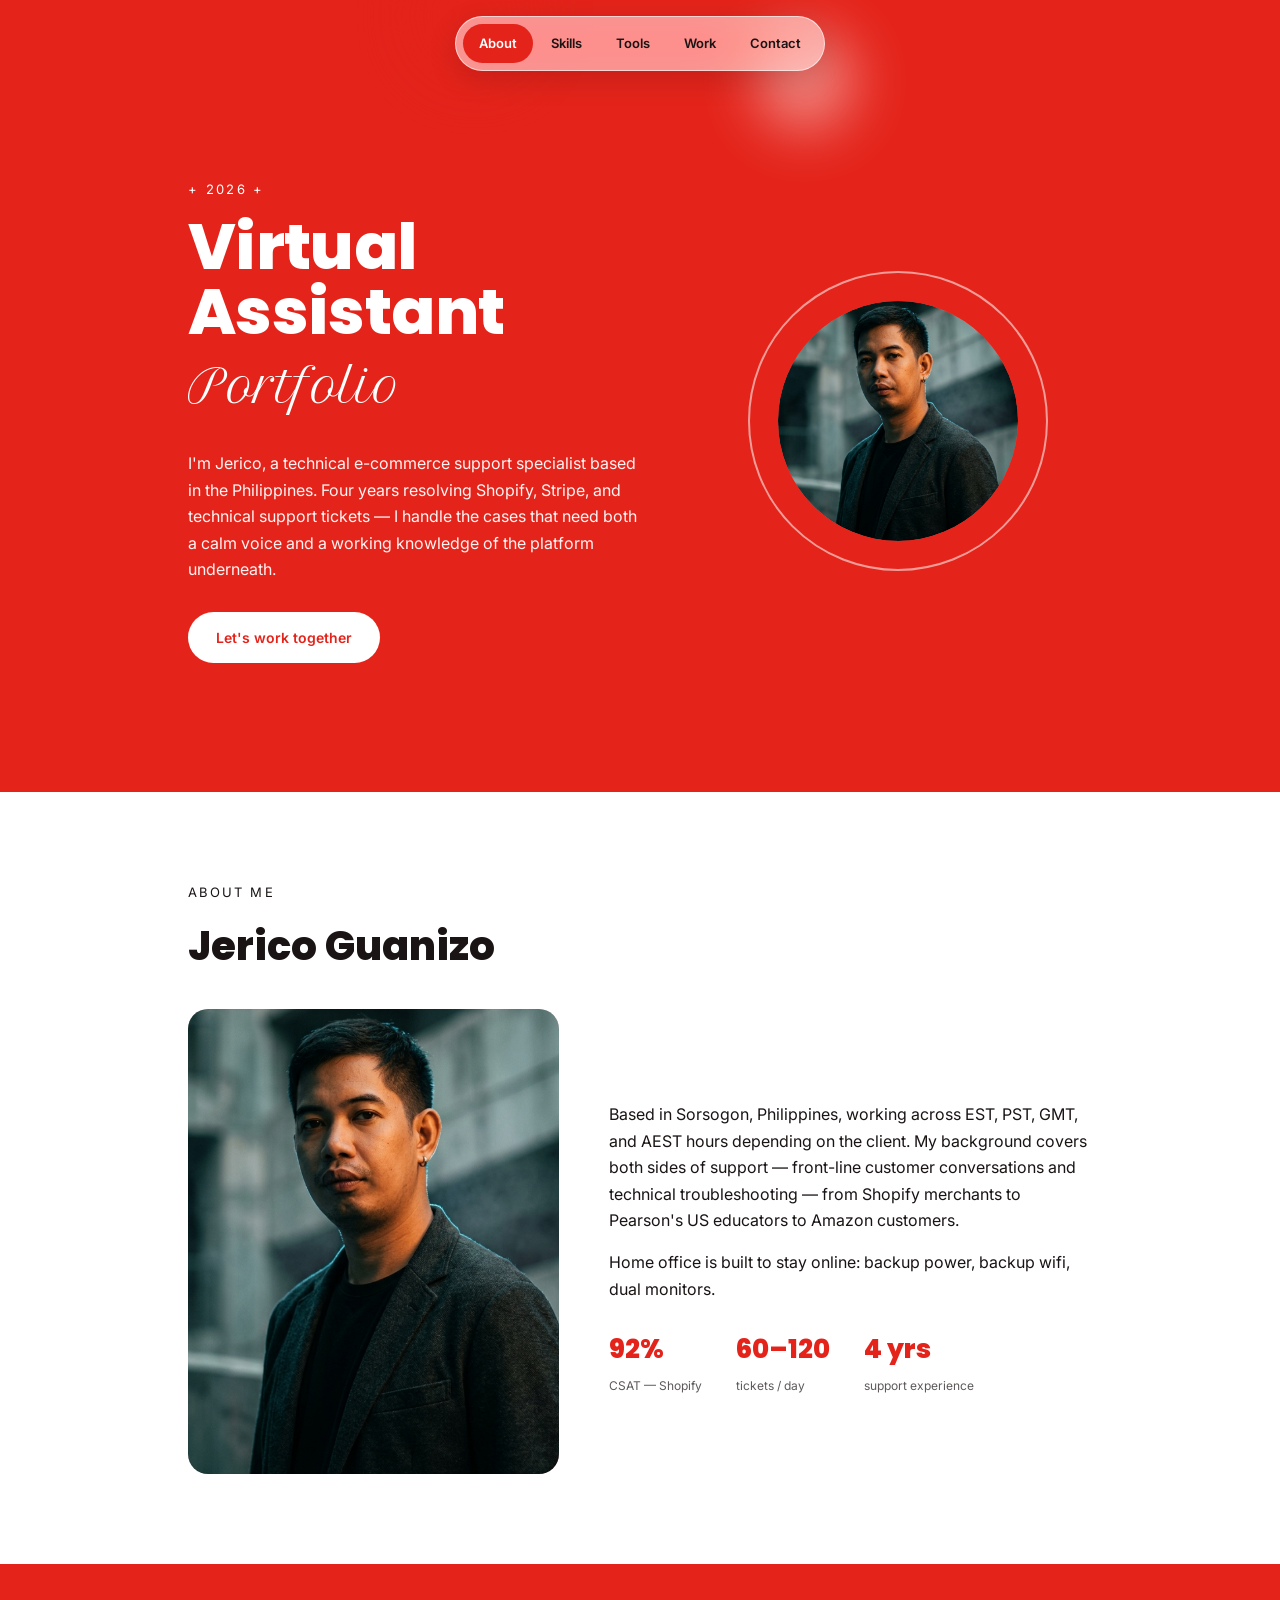
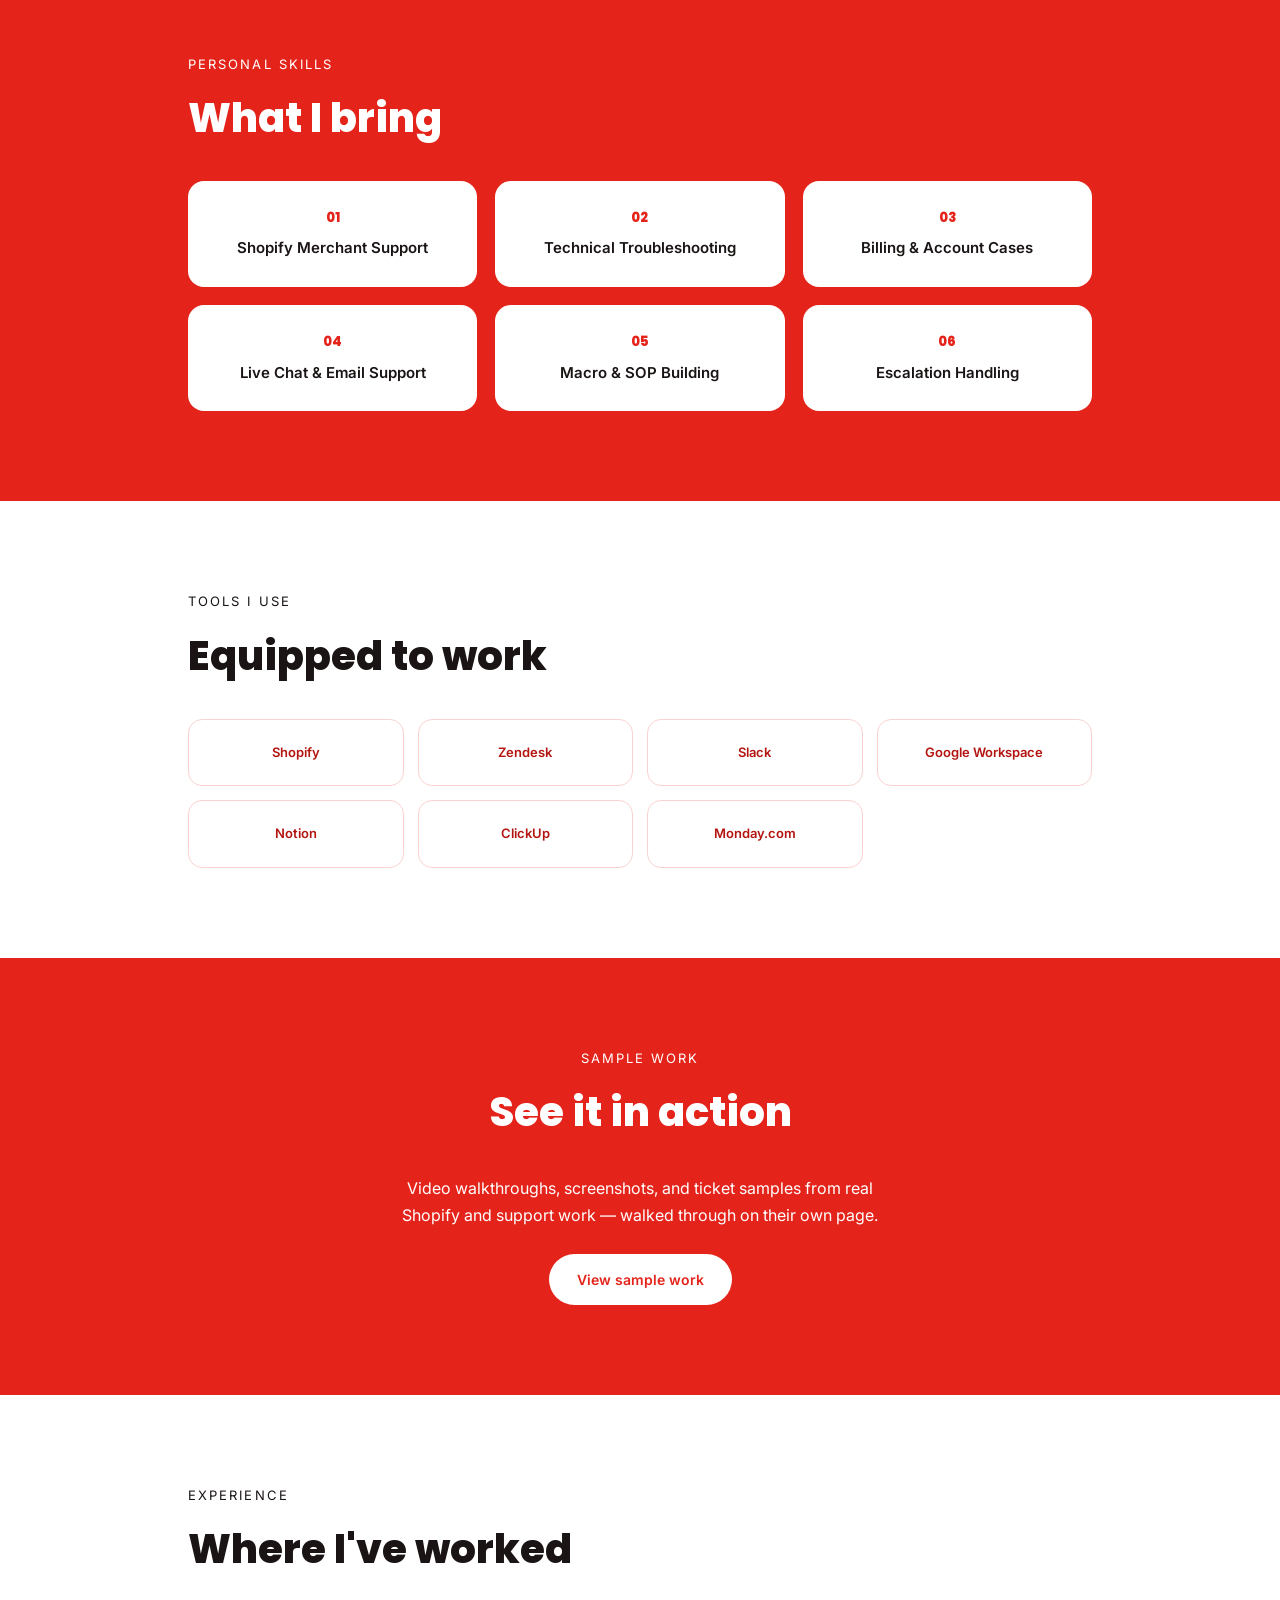
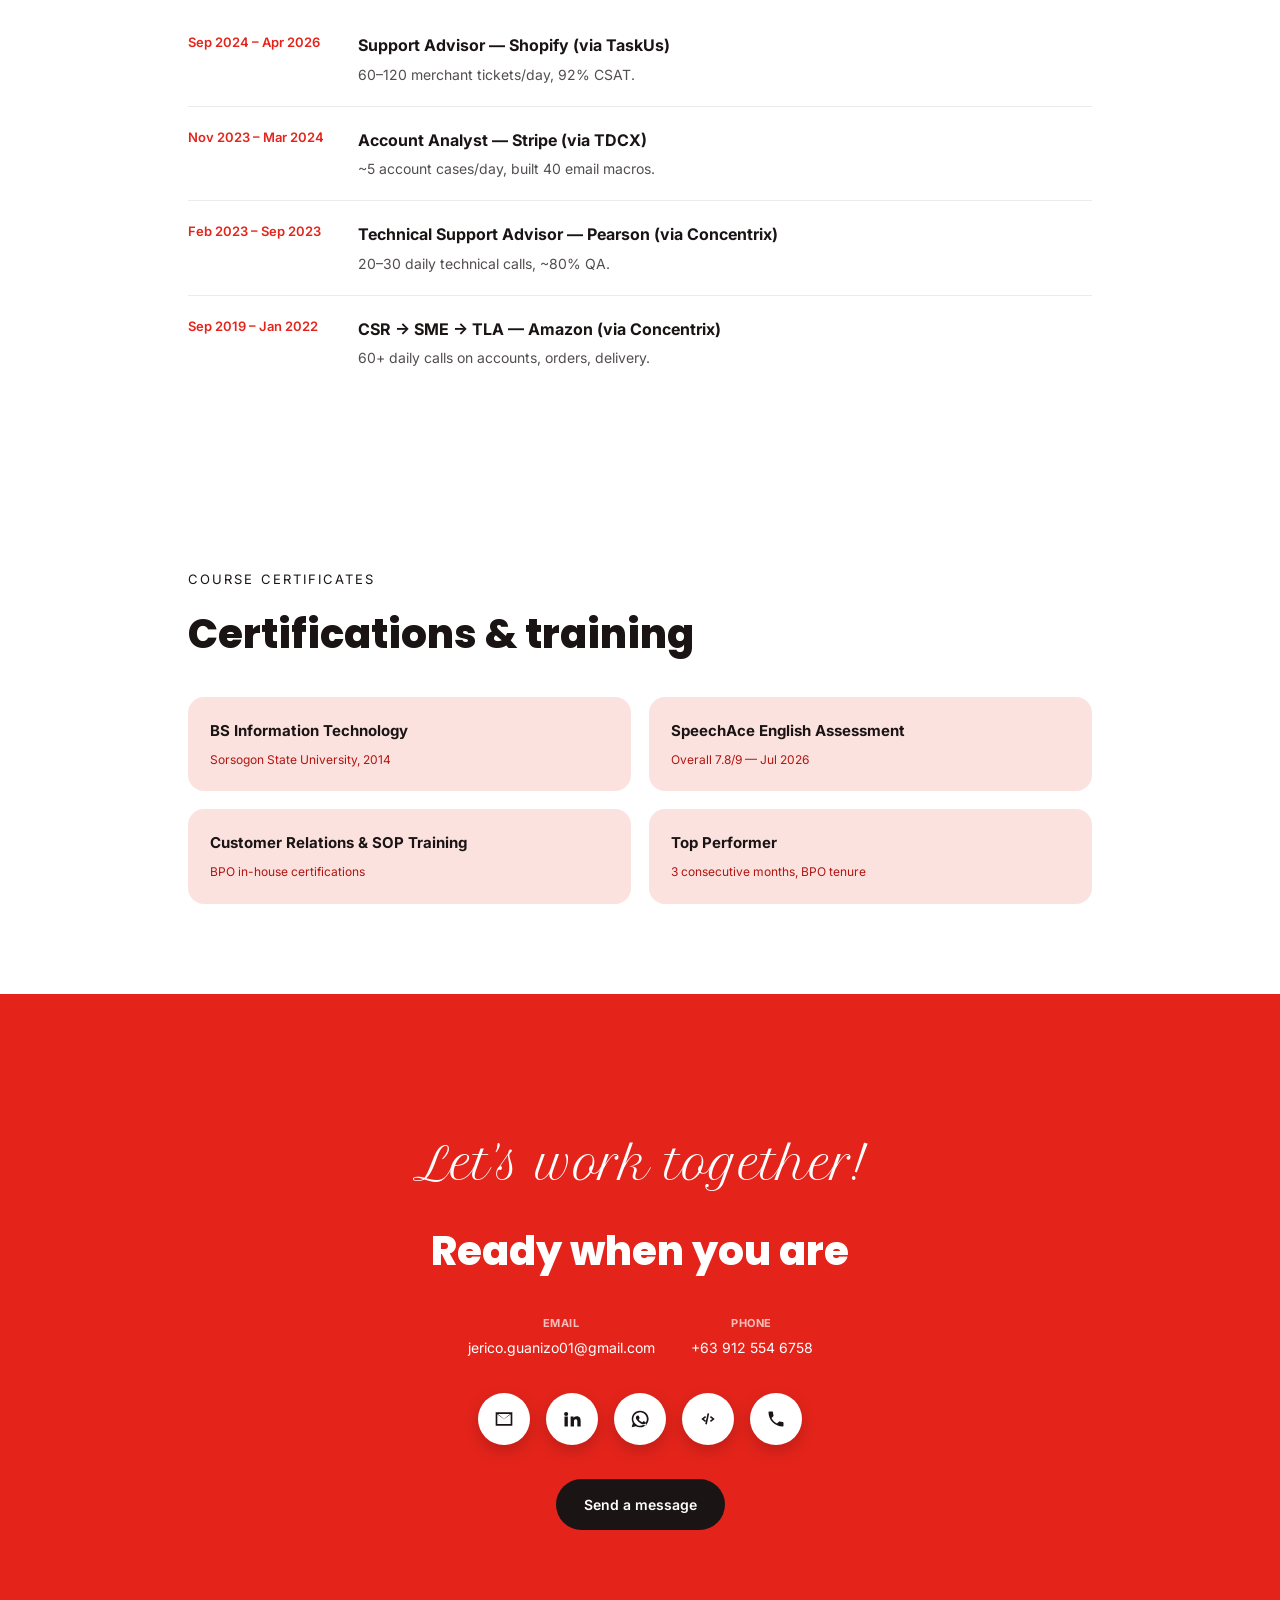
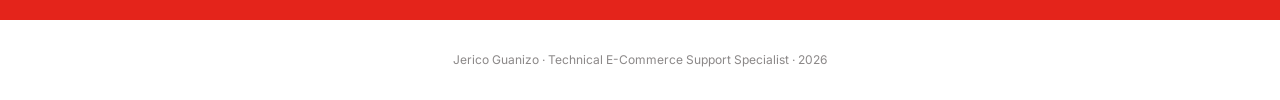
==== index.html @ d229fa15 "Update header title from 'CUSTOMER SERVICE VA' to 'Virtual Assistant'" ====
<!DOCTYPE html>
<html lang="en">
<head>
<meta charset="UTF-8">
<meta name="viewport" content="width=device-width, initial-scale=1.0">
<title>Jerico Guanizo — Technical E-Commerce Support Specialist</title>
<link rel="preconnect" href="https://fonts.googleapis.com">
<link href="https://fonts.googleapis.com/css2?family=Poppins:wght@400;500;600;700;800&family=Petit+Formal+Script&family=Inter:wght@400;500;600&display=swap" rel="stylesheet">
<link rel="stylesheet" href="css/style.css">
</head>
<body>

<nav class="liquid-nav" id="liquidNav">
  <div class="nav-blobs" aria-hidden="true">
    <span class="blob blob-a"></span>
    <span class="blob blob-b"></span>
  </div>
  <div class="nav-inner">
    <a href="index.html#about" data-section="about">About</a>
    <a href="index.html#skills" data-section="skills">Skills</a>
    <a href="index.html#tools" data-section="tools">Tools</a>
    <a href="work.html">Work</a>
    <a href="index.html#contact" data-section="contact">Contact</a>
  </div>
</nav>

<header class="hero on-red">
  <div class="wrap hero-grid">
    <div>
      <p class="eyebrow reveal in">+ 2026 +</p>
      <h1 class="display reveal in d1">Virtual Assistant</h1>
      <p class="script-line reveal in d2">Portfolio</p>
      <p class="lede reveal in d3">I'm Jerico, a technical e-commerce support specialist based in the Philippines. Four years resolving Shopify, Stripe, and technical support tickets — I handle the cases that need both a calm voice and a working knowledge of the platform underneath.</p>
      <a class="btn light reveal in d3" href="#contact">Let's work together</a>
    </div>
    <div class="photo-ring reveal in d2">
      <div class="photo-inner">
        <img src="images/profile.png" alt="Jerico Guanizo" onerror="this.style.display='none'; this.nextElementSibling.style.display='flex';">
        <span class="photo-fallback">PHOTO<br>PLACEHOLDER</span>
      </div>
    </div>
  </div>
</header>

<section class="on-white" id="about">
  <div class="wrap">
    <p class="kicker reveal">about me</p>
    <h2 class="section-title reveal">Jerico Guanizo</h2>
    <div class="about-grid">
      <div class="about-photo reveal">
        <img src="images/profile.png" alt="Jerico Guanizo" onerror="this.style.display='none'; this.nextElementSibling.style.display='flex';">
        <span class="photo-fallback">PHOTO<br>PLACEHOLDER</span>
      </div>
      <div class="reveal d1">
        <p>Based in Sorsogon, Philippines, working across EST, PST, GMT, and AEST hours depending on the client. My background covers both sides of support — front-line customer conversations and technical troubleshooting — from Shopify merchants to Pearson's US educators to Amazon customers.</p>
        <p>Home office is built to stay online: backup power, backup wifi, dual monitors.</p>
        <div class="metrics-row">
          <div class="metric"><b>92%</b><span>CSAT — Shopify</span></div>
          <div class="metric"><b>60–120</b><span>tickets / day</span></div>
          <div class="metric"><b>4 yrs</b><span>support experience</span></div>
        </div>
      </div>
    </div>
  </div>
</section>

<section class="on-red" id="skills">
  <div class="wrap">
    <p class="kicker reveal">personal skills</p>
    <h2 class="section-title reveal">What I bring</h2>
    <div class="skill-grid">
      <div class="skill-card reveal"><div class="n">01</div><div class="t">Shopify Merchant Support</div></div>
      <div class="skill-card reveal d1"><div class="n">02</div><div class="t">Technical Troubleshooting</div></div>
      <div class="skill-card reveal d2"><div class="n">03</div><div class="t">Billing &amp; Account Cases</div></div>
      <div class="skill-card reveal"><div class="n">04</div><div class="t">Live Chat &amp; Email Support</div></div>
      <div class="skill-card reveal d1"><div class="n">05</div><div class="t">Macro &amp; SOP Building</div></div>
      <div class="skill-card reveal d2"><div class="n">06</div><div class="t">Escalation Handling</div></div>
    </div>
  </div>
</section>

<section class="on-white" id="tools">
  <div class="wrap">
    <p class="kicker reveal">tools I use</p>
    <h2 class="section-title reveal">Equipped to work</h2>
    <div class="tool-grid">
      <div class="tool-chip reveal"><img src="logos/shopify.png" alt="Shopify" onerror="this.style.display='none'"><span>Shopify</span></div>
      <div class="tool-chip reveal d1"><img src="logos/zendesk.png" alt="Zendesk" onerror="this.style.display='none'"><span>Zendesk</span></div>
      <div class="tool-chip reveal d2"><img src="logos/slack.png" alt="Slack" onerror="this.style.display='none'"><span>Slack</span></div>
      <div class="tool-chip reveal"><img src="logos/google-workspace.png" alt="Google Workspace" onerror="this.style.display='none'"><span>Google Workspace</span></div>
      <div class="tool-chip reveal d1"><img src="logos/notion.png" alt="Notion" onerror="this.style.display='none'"><span>Notion</span></div>
      <div class="tool-chip reveal d2"><img src="logos/clickup.png" alt="ClickUp" onerror="this.style.display='none'"><span>ClickUp</span></div>
      <div class="tool-chip reveal"><img src="logos/monday.png" alt="Monday.com" onerror="this.style.display='none'"><span>Monday.com</span></div>
    </div>
  </div>
</section>

<section class="on-red" id="samples-teaser">
  <div class="wrap" style="text-align:center;">
    <p class="kicker reveal">sample work</p>
    <h2 class="section-title reveal">See it in action</h2>
    <p class="lede reveal d1" style="margin:0 auto 26px; max-width:520px;">Video walkthroughs, screenshots, and ticket samples from real Shopify and support work — walked through on their own page.</p>
    <a class="btn light reveal d2" href="work.html">View sample work</a>
  </div>
</section>

<section class="on-white" id="experience">
  <div class="wrap">
    <p class="kicker reveal">experience</p>
    <h2 class="section-title reveal">Where I've worked</h2>
    <div class="tl-item reveal">
      <div class="tl-date">Sep 2024 – Apr 2026</div>
      <div><p class="tl-role">Support Advisor — Shopify (via TaskUs)</p><p class="tl-desc">60–120 merchant tickets/day, 92% CSAT.</p></div>
    </div>
    <div class="tl-item reveal d1">
      <div class="tl-date">Nov 2023 – Mar 2024</div>
      <div><p class="tl-role">Account Analyst — Stripe (via TDCX)</p><p class="tl-desc">~5 account cases/day, built 40 email macros.</p></div>
    </div>
    <div class="tl-item reveal d2">
      <div class="tl-date">Feb 2023 – Sep 2023</div>
      <div><p class="tl-role">Technical Support Advisor — Pearson (via Concentrix)</p><p class="tl-desc">20–30 daily technical calls, ~80% QA.</p></div>
    </div>
    <div class="tl-item reveal d3">
      <div class="tl-date">Sep 2019 – Jan 2022</div>
      <div><p class="tl-role">CSR → SME → TLA — Amazon (via Concentrix)</p><p class="tl-desc">60+ daily calls on accounts, orders, delivery.</p></div>
    </div>
  </div>
</section>

<section class="on-white" id="certs">
  <div class="wrap">
    <p class="kicker reveal">course certificates</p>
    <h2 class="section-title reveal">Certifications &amp; training</h2>
    <div class="cert-grid">
      <div class="cert reveal"><h3>BS Information Technology</h3><p>Sorsogon State University, 2014</p></div>
      <div class="cert reveal d1"><h3>SpeechAce English Assessment</h3><p>Overall 7.8/9 — Jul 2026</p></div>
      <div class="cert reveal d2"><h3>Customer Relations &amp; SOP Training</h3><p>BPO in-house certifications</p></div>
      <div class="cert reveal d3"><h3>Top Performer</h3><p>3 consecutive months, BPO tenure</p></div>
    </div>
  </div>
</section>

<section class="on-red" id="contact">
  <div class="wrap contact-inner">
    <p class="script script-line reveal" style="color:var(--white);">Let's work together!</p>
    <h2 class="section-title reveal d1">Ready when you are</h2>
    <div class="contact-fields reveal d2">
      <div><b>EMAIL</b>jerico.guanizo01@gmail.com</div>
      <div><b>PHONE</b>+63 912 554 6758</div>
    </div>

    <div class="dock reveal d3">
      <a class="dock-item" style="--brand:#E4241B;" href="mailto:jerico.guanizo01@gmail.com" data-tip="Email">
        <svg viewBox="0 0 24 24"><path d="M2 4h20v16H2V4zm2 2.4V18h16V6.4l-8 6-8-6zm.8-.4L12 12l7.2-6H4.8z"/></svg>
      </a>
      <a class="dock-item" style="--brand:#0A66C2;" href="https://linkedin.com/in/jerico-guanizo2419" target="_blank" rel="noopener" data-tip="LinkedIn">
        <svg viewBox="0 0 24 24"><path d="M4.98 3.5a2.5 2.5 0 11-.02 5 2.5 2.5 0 01.02-5zM3 9h4v12H3V9zm7 0h3.8v1.7h.05c.53-1 1.83-2 3.77-2 4.03 0 4.78 2.6 4.78 6v6.3h-4v-5.6c0-1.34-.02-3.06-1.87-3.06-1.87 0-2.16 1.46-2.16 2.97V21h-4V9z"/></svg>
      </a>
      <a class="dock-item" style="--brand:#25D366;" href="https://wa.me/69125546758" target="_blank" rel="noopener" data-tip="WhatsApp">
        <svg viewBox="0 0 24 24"><path d="M12 2a10 10 0 00-8.6 15L2 22l5.2-1.4A10 10 0 1012 2zm0 1.8a8.2 8.2 0 016.9 12.6l-.2.4.9 3.2-3.3-.9-.4.2A8.2 8.2 0 1112 3.8zm-3.2 4c-.2 0-.5.05-.7.3-.25.3-1 1-1 2.3s1 2.7 1.2 2.9c.15.2 2 3.1 5 4.3 2.5 1 3 .8 3.5.75.5-.05 1.6-.65 1.85-1.3.25-.65.25-1.2.17-1.3-.08-.1-.25-.17-.5-.3-.28-.13-1.6-.8-1.85-.9-.25-.1-.42-.13-.6.13-.18.28-.68.9-.85 1.08-.15.18-.3.2-.58.08-.28-.13-1.18-.43-2.24-1.38-.83-.73-1.38-1.65-1.55-1.93-.15-.28-.02-.43.12-.56.13-.13.28-.33.42-.5.13-.17.18-.28.28-.48.08-.2.05-.37-.02-.5-.08-.13-.6-1.5-.83-2.05-.2-.53-.42-.45-.6-.45h-.5z"/></svg>
      </a>
      <a class="dock-item" style="--brand:#1A1414;" href="https://cong-shop.github.io/Customer-Service-Portfolio/" target="_blank" rel="noopener" data-tip="Portfolio">
        <svg viewBox="0 0 24 24"><path d="M8.5 8.5L4 12l4.5 3.5L9.7 14 6.9 12l2.8-2 -1.2-1.5zm7 0l-1.2 1.5 2.8 2-2.8 2 1.2 1.5L20 12l-4.5-3.5zM13.4 5.5l-2.8 13-1.9-.4 2.8-13z"/></svg>
      </a>
      <a class="dock-item" style="--brand:#B31510;" href="tel:+63915546758" data-tip="Call">
        <svg viewBox="0 0 24 24"><path d="M6.6 10.8c1.4 2.8 3.8 5.1 6.6 6.6l2.2-2.2c.3-.3.7-.4 1-.2 1.1.4 2.3.6 3.6.6.6 0 1 .4 1 1V20c0 .6-.4 1-1 1C10.6 21 3 13.4 3 4c0-.6.4-1 1-1h3.4c.6 0 1 .4 1 1 0 1.3.2 2.5.6 3.6.1.4 0 .8-.2 1L6.6 10.8z"/></svg>
      </a>
    </div>

    <a class="btn dark reveal d3" href="mailto:jerico.guanizo01@gmail.com">Send a message</a>
  </div>
</section>

<footer class="on-white">Jerico Guanizo · Technical E-Commerce Support Specialist · 2026</footer>

<script src="js/script.js"></script>

</body>
</html>
---- css/style.css ----
:root{
    --red:#E4241B;
    --red-deep:#B31510;
    --ink:#1A1414;
    --white:#FFFFFF;
    --pink:#FBE2DF;
    --line: rgba(255,255,255,0.35);
    --max-w: 960px;
  }
  *{box-sizing:border-box;}
  html{scroll-behavior:smooth;}
  body{
    margin:0;
    background:var(--white);
    color:var(--ink);
    font-family:'Inter', sans-serif;
    line-height:1.65;
    overflow-x:hidden;
  }
  a{color:inherit;}
  .wrap{max-width:var(--max-w); margin:0 auto; padding:0 28px;}
  .script{ font-family:'Petit Formal Script', cursive; font-weight:400; }
  .display{ font-family:'Poppins', sans-serif; font-weight:800; letter-spacing:-0.01em; }

  section{ padding: 90px 0; position:relative; scroll-margin-top: 96px; }
  .on-red{ background:var(--red); color:var(--white); }
  .on-white{ background:var(--white); color:var(--ink); }

  /* reveal animation */
  .reveal{ opacity:0; transform: translateY(28px); transition: opacity 0.7s ease, transform 0.7s ease; }
  .reveal.in{ opacity:1; transform: translateY(0); }
  .reveal.d1{ transition-delay: 0.08s; }
  .reveal.d2{ transition-delay: 0.16s; }
  .reveal.d3{ transition-delay: 0.24s; }
  @media (prefers-reduced-motion: reduce){
    .reveal{ opacity:1; transform:none; transition:none; }
  }

  /* HERO */
  .hero{
    min-height: 88vh;
    display:flex;
    align-items:center;
    padding: 110px 0 60px;
  }
  .hero-grid{
    display:grid;
    grid-template-columns: 1.1fr 0.9fr;
    gap: 40px;
    align-items:center;
    width:100%;
  }
  .eyebrow{
    font-family:'Inter',sans-serif;
    font-size: 13px;
    letter-spacing: 0.18em;
    opacity: 0.85;
    margin: 0 0 14px;
  }
  .hero h1{
    font-size: clamp(38px, 6vw, 64px);
    margin: 0 0 4px;
    line-height: 1.02;
  }
  .hero .script-line{
    font-family:'Petit Formal Script', cursive;
    font-size: clamp(30px, 5vw, 46px);
    color: var(--white);
    margin: 0 0 26px;
  }
  .hero p.lede{
    max-width: 46ch;
    font-size: 16px;
    opacity: 0.95;
    margin: 0 0 30px;
  }
  .btn{
    display:inline-block;
    font-weight:600;
    font-size: 14px;
    padding: 14px 28px;
    border-radius: 999px;
    text-decoration:none;
    transition: transform 0.25s ease, box-shadow 0.25s ease;
  }
  .btn.light{ background: var(--white); color: var(--red); }
  .btn.dark{ background: var(--ink); color: var(--white); }
  .btn:hover{ transform: translateY(-3px); box-shadow: 0 10px 22px rgba(0,0,0,0.18); }

  .photo-ring{
    width: 300px; height: 300px;
    border-radius: 50%;
    border: 2px solid rgba(255,255,255,0.55);
    display:flex; align-items:center; justify-content:center;
    margin: 0 auto;
    position: relative;
    animation: spin-ring 22s linear infinite;
  }
  @media (prefers-reduced-motion: reduce){ .photo-ring{ animation:none; } }
  @keyframes spin-ring{ from{ transform: rotate(0deg);} to{ transform: rotate(360deg);} }
  .photo-inner{
    width: 240px; height: 240px;
    border-radius: 50%;
    background: rgba(255,255,255,0.14);
    display:flex; align-items:center; justify-content:center;
    font-size: 13px;
    text-align:center;
    color: rgba(255,255,255,0.85);
    animation: spin-ring-rev 22s linear infinite;
    overflow: hidden;
  }
  .photo-inner img{
    width:100%; height:100%;
    object-fit: cover;
    border-radius: 50%;
  }
  .photo-fallback{ display:none; }
  @keyframes spin-ring-rev{ from{ transform: rotate(0deg);} to{ transform: rotate(-360deg);} }

  /* section heading pattern */
  .kicker{
    font-size: 13px;
    letter-spacing: 0.16em;
    text-transform: uppercase;
    opacity: 0.65;
    margin: 0 0 10px;
  }
  h2.section-title{
    font-family:'Poppins', sans-serif;
    font-weight: 800;
    font-size: clamp(28px, 4vw, 40px);
    margin: 0 0 30px;
  }

  /* about */
  .about-grid{
    display:grid;
    grid-template-columns: 1fr 1.3fr;
    gap: 50px;
    align-items:center;
  }
  .about-photo{
    aspect-ratio: 4/5;
    border-radius: 20px;
    background: var(--pink);
    display:flex; align-items:center; justify-content:center;
    color: var(--red-deep);
    font-size: 14px;
    position:relative;
    overflow:hidden;
  }
  .about-photo img{
    width:100%; height:100%;
    object-fit: cover;
    position:relative;
    z-index:1;
  }
  .about-photo::after{
    content:"";
    position:absolute; width:140px; height:140px; border-radius:50%;
    background: var(--red); opacity:0.15;
    right:-40px; bottom:-40px;
  }
  .metrics-row{ display:flex; gap:34px; margin-top:26px; flex-wrap:wrap; }
  .metric b{ display:block; font-family:'Poppins',sans-serif; font-weight:800; font-size:26px; color:var(--red); }
  .metric span{ font-size:12px; opacity:0.7; }

  /* skills */
  .skill-grid{
    display:grid;
    grid-template-columns: repeat(3, 1fr);
    gap: 18px;
  }
  .skill-card{
    background: var(--white);
    color: var(--ink);
    border-radius: 16px;
    padding: 26px 20px;
    text-align:center;
    transition: transform 0.3s ease, box-shadow 0.3s ease;
  }
  .skill-card:hover{ transform: translateY(-6px); box-shadow: 0 16px 30px rgba(0,0,0,0.18); }
  .skill-card .n{ font-family:'Poppins',sans-serif; font-weight:800; font-size:13px; color:var(--red); margin-bottom:8px; }
  .skill-card .t{ font-weight:600; font-size:15px; }

  /* tools */
  .tool-grid{
    display:grid;
    grid-template-columns: repeat(4, 1fr);
    gap: 14px;
  }
  .tool-chip{
    border: 1.5px solid rgba(228,36,27,0.2);
    border-radius: 14px;
    padding: 22px 14px;
    display:flex;
    flex-direction:column;
    align-items:center;
    gap: 10px;
    transition: transform 0.25s ease, background 0.25s ease, box-shadow 0.25s ease;
  }
  .tool-chip:hover{ transform: translateY(-4px); background: var(--pink); box-shadow: 0 12px 24px rgba(228,36,27,0.12); }
  .tool-chip img{
    height: 34px;
    max-width: 100px;
    object-fit: contain;
    filter: grayscale(1);
    opacity: 0.75;
    transition: filter 0.25s ease, opacity 0.25s ease;
  }
  .tool-chip:hover img{ filter: grayscale(0); opacity: 1; }
  .tool-chip span{
    font-size: 13px;
    font-weight: 600;
    color: var(--red-deep);
  }
  @media (max-width: 760px){
    .tool-grid{ grid-template-columns: repeat(2, 1fr); }
  }

  /* sample work */
  .media-grid{
    display:grid;
    grid-template-columns: repeat(2, 1fr);
    gap: 20px;
  }
  .media-card{
    background: var(--white);
    color: var(--ink);
    border-radius: 16px;
    overflow:hidden;
    transition: transform 0.3s ease, box-shadow 0.3s ease;
  }
  .media-card:hover{ transform: translateY(-6px); box-shadow: 0 16px 30px rgba(0,0,0,0.18); }
  .media-thumb{
    aspect-ratio: 16/10;
    background: var(--pink);
    display:flex;
    align-items:center;
    justify-content:center;
    position:relative;
    color: var(--red-deep);
    font-size: 13px;
    text-align:center;
  }
  .play-btn{
    width: 54px; height: 54px;
    border-radius: 50%;
    background: var(--red);
    color: var(--white);
    display:flex; align-items:center; justify-content:center;
    font-size: 18px;
    margin-bottom: 10px;
  }
  .media-label{
    padding: 14px 16px;
    font-weight: 600;
    font-size: 14px;
  }
  @media (max-width: 760px){
    .media-grid{ grid-template-columns: 1fr; }
  }

  /* ===== modern carousel (Work page) ===== */
  .media-thumb.tall{ aspect-ratio: 16/9; }
  @media (min-width: 761px){
    .media-thumb.tall{ aspect-ratio: 21/9; }
  }
  .carousel{
    position: relative;
    max-width: 860px;
    margin: 0 auto;
    border-radius: 20px;
    overflow: hidden;
    box-shadow: 0 20px 40px rgba(0,0,0,0.18);
  }
  .carousel-track{
    display:flex;
    transition: transform .55s cubic-bezier(.65,0,.35,1);
  }
  .carousel-slide{
    min-width:100%;
    box-sizing:border-box;
  }
  .carousel-slide .media-thumb{ border-radius:0; }
  .carousel-slide .media-label{
    background: var(--white);
    color: var(--ink);
  }
  .carousel-btn{
    position:absolute;
    top: 40%;
    transform: translateY(-50%);
    width: 42px; height:42px;
    border-radius:50%;
    border:none;
    background: rgba(255,255,255,0.85);
    color: var(--red-deep);
    font-size: 18px;
    display:flex; align-items:center; justify-content:center;
    cursor:pointer;
    transition: background .25s ease, transform .25s ease;
    z-index: 2;
  }
  .carousel-btn:hover{ background:#fff; transform: translateY(-50%) scale(1.08); }
  .carousel-btn.prev{ left: 14px; }
  .carousel-btn.next{ right: 14px; }
  .carousel-dots{
    display:flex;
    justify-content:center;
    gap: 9px;
    margin-top: 22px;
  }
  .carousel-dot{
    width: 9px; height: 9px;
    border-radius: 999px;
    background: var(--pink);
    cursor: pointer;
    border: none;
    padding:0;
    transition: width .3s ease, background .3s ease;
  }
  .carousel-dot.active{
    width: 24px;
    background: var(--red);
  }
  @media (max-width: 600px){
    .carousel-btn{ width:36px; height:36px; font-size:15px; }
  }
  .tl-item{
    display:grid;
    grid-template-columns: 150px 1fr;
    gap: 20px;
    padding: 20px 0;
    border-bottom: 1px solid rgba(0,0,0,0.08);
  }
  .tl-item:last-child{ border-bottom:none; }
  .tl-date{ font-size:13px; color: var(--red); font-weight:600; }
  .tl-role{ font-weight:700; margin:0 0 4px; }
  .tl-desc{ margin:0; font-size:14px; opacity:0.75; }

  /* certs */
  .cert-grid{
    display:grid;
    grid-template-columns: repeat(2,1fr);
    gap: 18px;
  }
  .cert{
    background: var(--pink);
    border-radius: 16px;
    padding: 22px;
    transition: transform 0.25s ease;
  }
  .cert:hover{ transform: translateY(-4px); }
  .cert h3{ margin:0 0 6px; font-size:15px; }
  .cert p{ margin:0; font-size:12px; color: var(--red-deep); }

  /* contact */
  .contact-inner{ text-align:center; }
  .contact-inner .script{ font-size: clamp(30px,5vw,44px); display:block; margin-bottom: 18px; }
  .contact-fields{
    display:flex;
    justify-content:center;
    gap: 36px;
    flex-wrap:wrap;
    margin: 28px 0 34px;
    font-size: 14px;
  }
  .contact-fields div b{ display:block; font-size:11px; opacity:0.7; margin-bottom:3px; letter-spacing:0.05em; }

  footer{ padding: 30px 0; text-align:center; font-size:12px; opacity:0.5; }

  @media (max-width: 760px){
    .hero-grid{ grid-template-columns: 1fr; }
    .hero .photo-ring{ order:-1; width:220px; height:220px; }
    .photo-inner{ width:170px; height:170px; }
    .about-grid{ grid-template-columns: 1fr; }
    .skill-grid{ grid-template-columns: 1fr 1fr; }
    .tool-grid{ grid-template-columns: 1fr 1fr; }
    .cert-grid{ grid-template-columns: 1fr; }
    .tl-item{ grid-template-columns: 1fr; gap:4px; }
  }

  /* ===== liquid glass nav ===== */
  .liquid-nav{
    position: fixed;
    top: 16px;
    left: 50%;
    transform: translateX(-50%);
    z-index: 999;
    isolation: isolate;
  }
  .nav-blobs{
    position:absolute; inset:-30px;
    z-index:-1;
    filter: blur(28px);
    opacity: 0.5;
    pointer-events:none;
  }
  .blob{ position:absolute; border-radius:50%; }
  .blob-a{ width:120px; height:120px; background:var(--red); top:-30px; left:-10px; animation: blobMove 11s ease-in-out infinite; }
  .blob-b{ width:100px; height:100px; background:var(--pink); bottom:-30px; right:0; animation: blobMove 13s ease-in-out infinite reverse; }
  @keyframes blobMove{
    0%,100%{ transform: translate(0,0); }
    50%{ transform: translate(16px,-10px); }
  }
  .nav-inner{
    display:flex;
    gap: 2px;
    padding: 7px;
    align-items:center;
    background: rgba(255,255,255,0.55);
    backdrop-filter: blur(20px) saturate(180%);
    -webkit-backdrop-filter: blur(20px) saturate(180%);
    border: 1px solid rgba(255,255,255,0.6);
    box-shadow: 0 8px 30px rgba(0,0,0,0.14);
    border-radius: 999px;
    max-width: 90vw;
    overflow-x: auto;
    scrollbar-width: none;
  }
  .nav-inner::-webkit-scrollbar{ display:none; }
  .nav-inner a{
    padding: 9px 16px;
    border-radius: 999px;
    font-size: 13px;
    font-weight: 600;
    color: var(--ink);
    text-decoration:none;
    white-space: nowrap;
    transition: background .3s ease, color .3s ease;
  }
  .nav-inner a:hover,
  .nav-inner a.active{
    background: var(--red);
    color: var(--white);
  }
  @media (prefers-reduced-motion: reduce){
    .blob-a, .blob-b{ animation:none; }
  }

  /* ===== magnetic glow buttons ===== */
  @property --rot{
    syntax: '<angle>';
    inherits: false;
    initial-value: 0deg;
  }
  .btn{
    position: relative;
    isolation: isolate;
  }
  .btn::after{
    content:"";
    position:absolute;
    inset:-12px;
    border-radius: 999px;
    background: radial-gradient(90px circle at var(--mx,50%) var(--my,50%), rgba(255,255,255,0.6), transparent 60%);
    opacity:0;
    transition: opacity .35s ease;
    z-index:-1;
    pointer-events:none;
  }
  .btn.dark::after{
    background: radial-gradient(90px circle at var(--mx,50%) var(--my,50%), rgba(228,36,27,0.5), transparent 60%);
  }
  .btn:hover::after{ opacity:1; }
  .btn::before{
    content:"";
    position:absolute;
    inset:-2px;
    border-radius:999px;
    padding:2px;
    background: conic-gradient(from var(--rot,0deg), transparent 0deg, rgba(255,255,255,0.95) 40deg, transparent 100deg);
    -webkit-mask: linear-gradient(#000 0 0) content-box, linear-gradient(#000 0 0);
    -webkit-mask-composite: xor;
    mask-composite: exclude;
    opacity:0;
    transition: opacity .3s ease;
    animation: btnRing 2.6s linear infinite;
    z-index:-1;
    pointer-events:none;
  }
  .btn.dark::before{
    background: conic-gradient(from var(--rot,0deg), transparent 0deg, var(--red) 40deg, transparent 100deg);
  }
  .btn:hover::before{ opacity:1; }
  @keyframes btnRing{ to{ --rot: 360deg; } }
  @media (prefers-reduced-motion: reduce){
    .btn::before{ animation:none; }
  }

  /* ===== dock-style contact icons ===== */
  .dock{
    display:flex;
    justify-content:center;
    gap: 16px;
    margin: 6px 0 34px;
    flex-wrap: wrap;
  }
  .dock-item{
    position:relative;
    width: 52px;
    height: 52px;
    border-radius: 50%;
    background: var(--white);
    color: var(--ink);
    display:flex;
    align-items:center;
    justify-content:center;
    text-decoration:none;
    box-shadow: 0 6px 16px rgba(0,0,0,0.18);
    transition: transform .35s cubic-bezier(.34,1.56,.64,1), background .3s ease, color .3s ease, box-shadow .3s ease;
  }
  .dock-item svg{ width:20px; height:20px; fill:currentColor; }
  .dock-item:hover{
    transform: translateY(-10px) scale(1.15);
    background: var(--brand);
    color: #fff;
    box-shadow: 0 14px 26px rgba(0,0,0,0.3);
  }
  .dock-item::after{
    content: attr(data-tip);
    position:absolute;
    bottom: 120%;
    left:50%;
    transform: translateX(-50%) translateY(6px);
    background: var(--ink);
    color:#fff;
    font-size:11px;
    font-weight:600;
    padding: 5px 10px;
    border-radius: 6px;
    white-space:nowrap;
    opacity:0;
    pointer-events:none;
    transition: opacity .25s ease, transform .25s ease;
  }
  .dock-item:hover::after{ opacity:1; transform: translateX(-50%) translateY(0); }
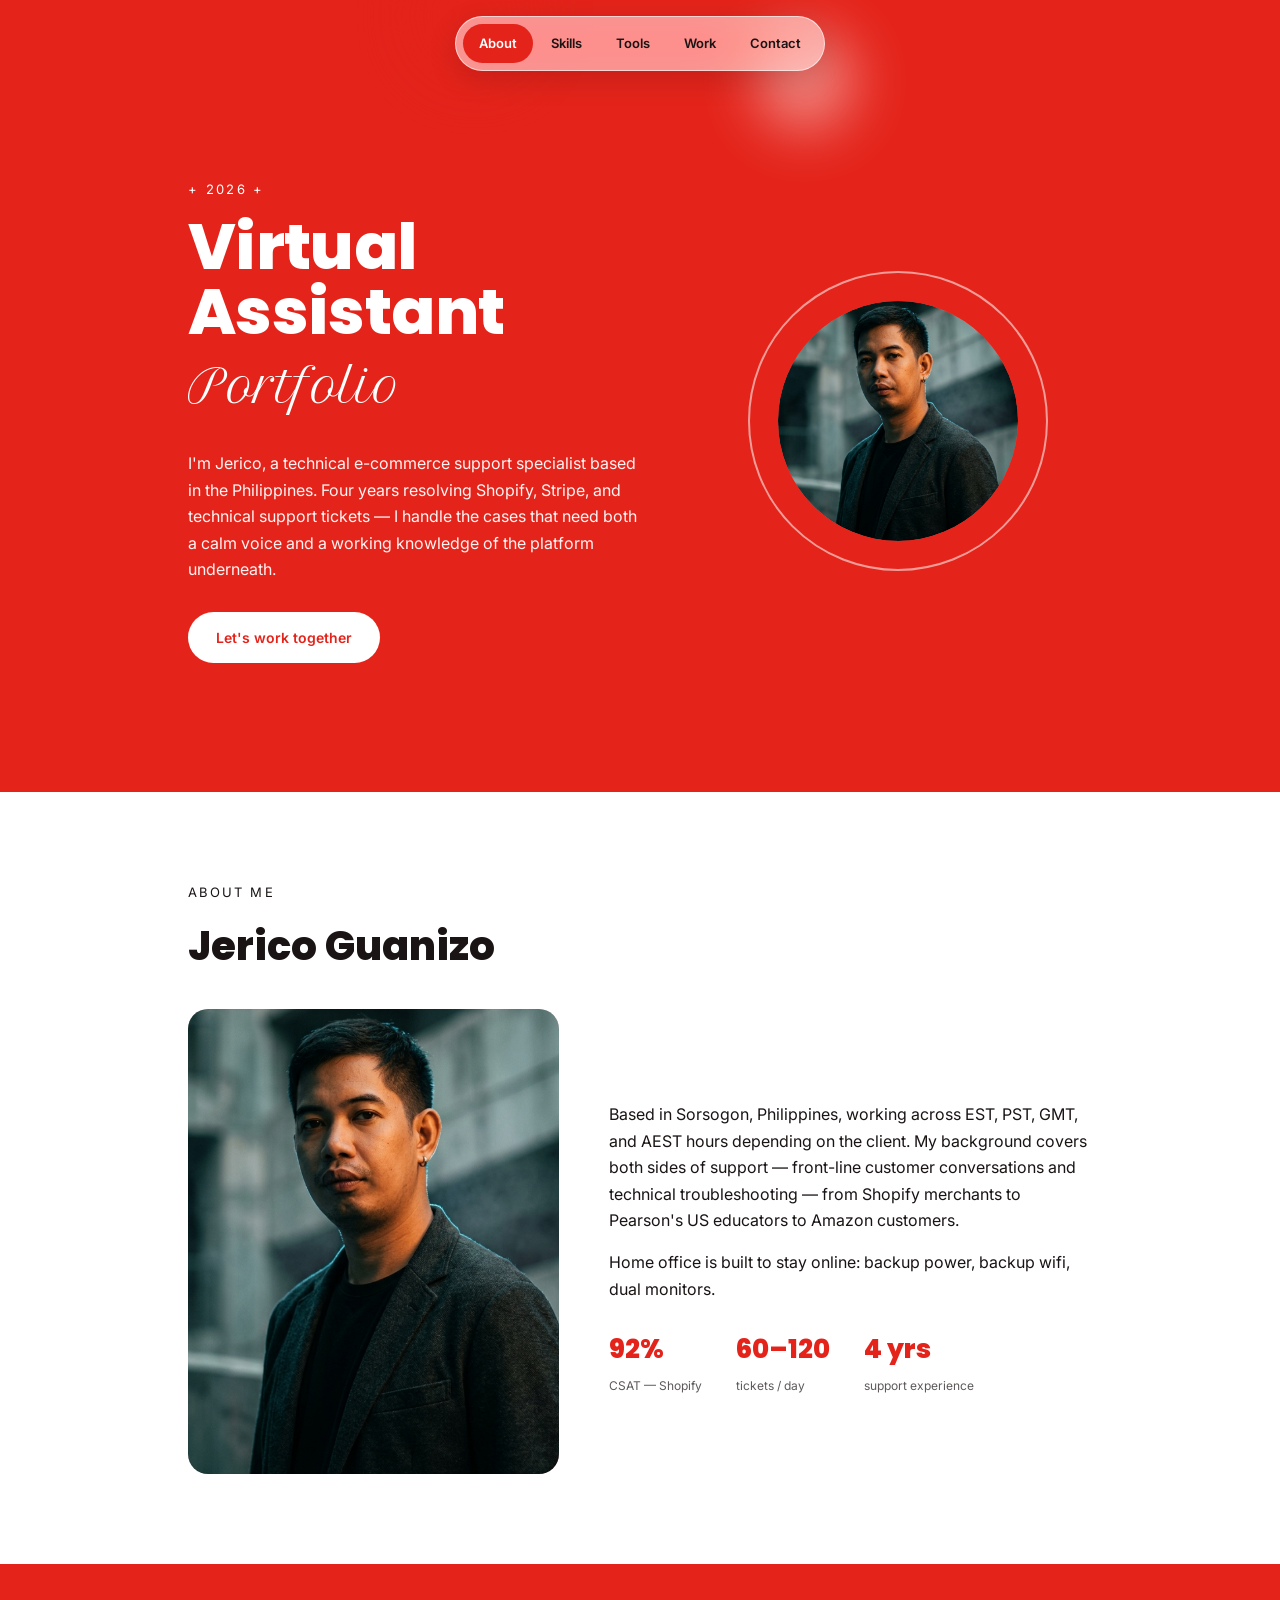
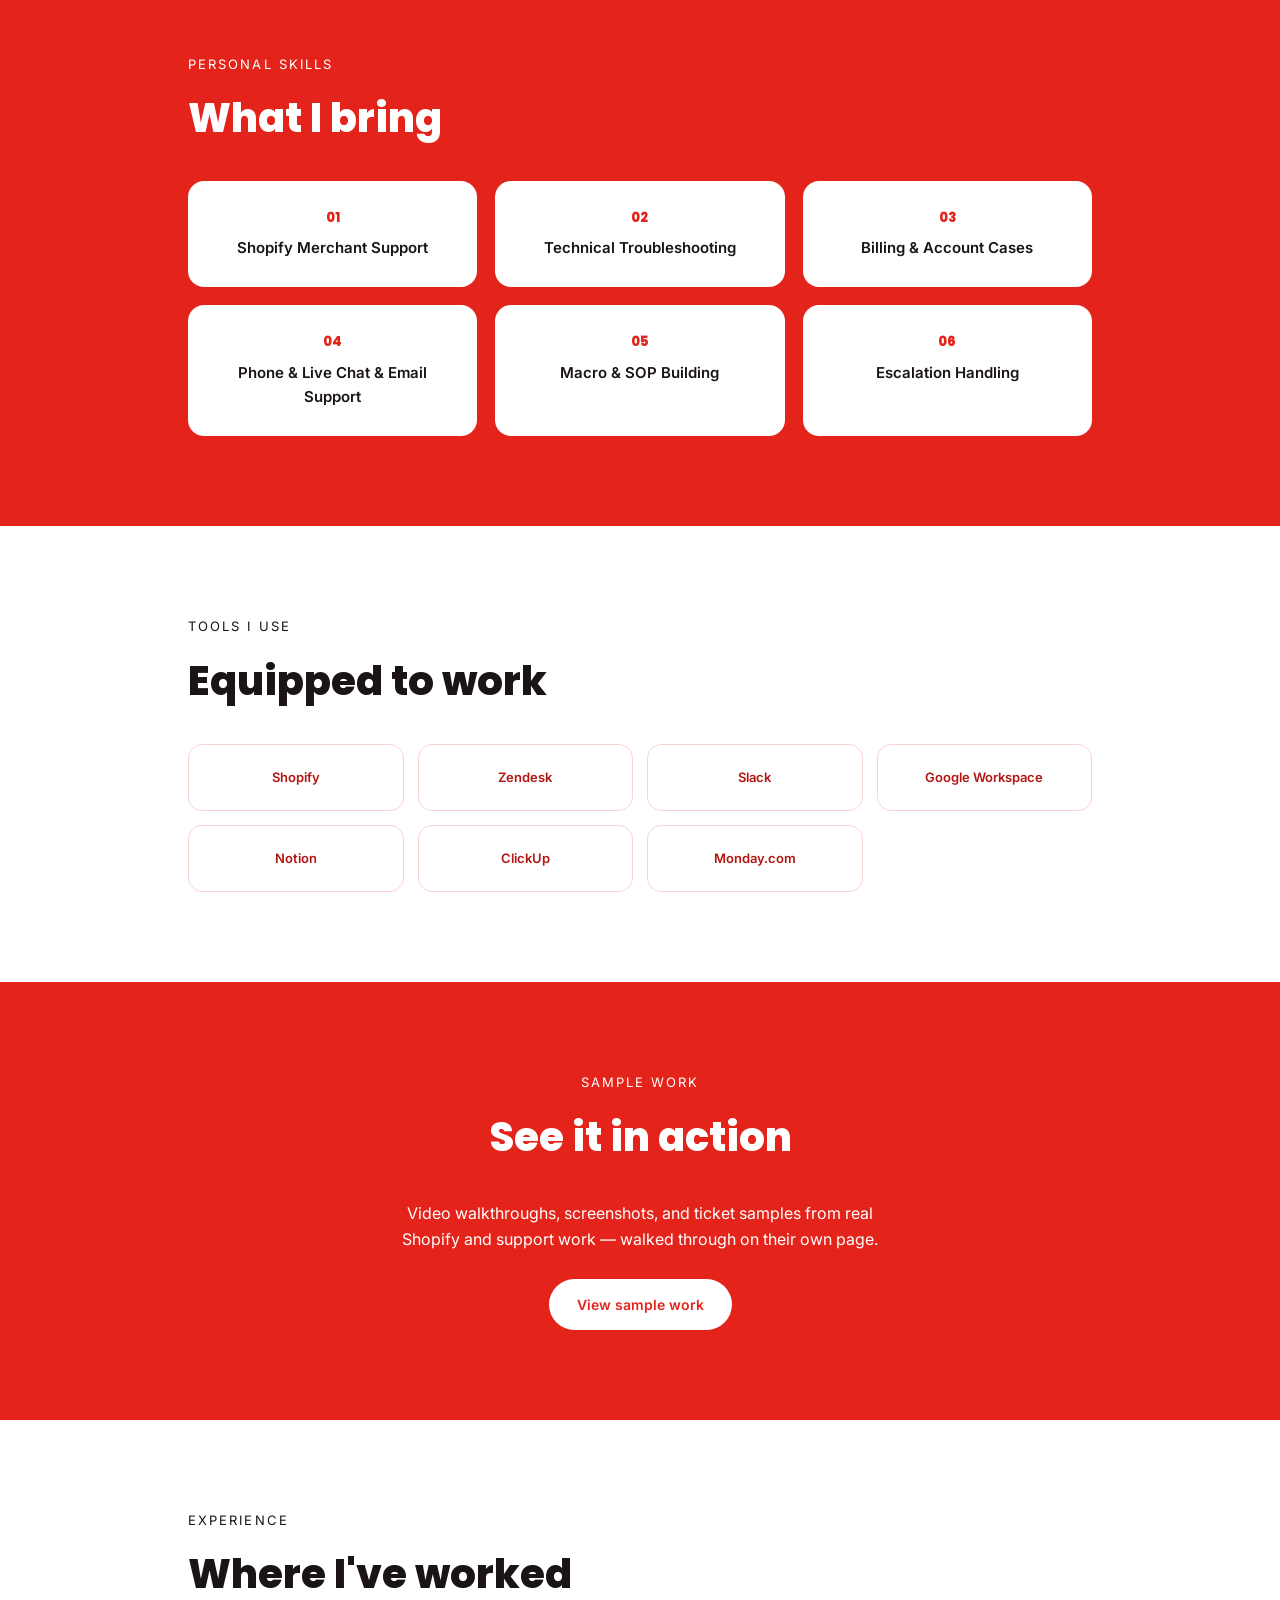
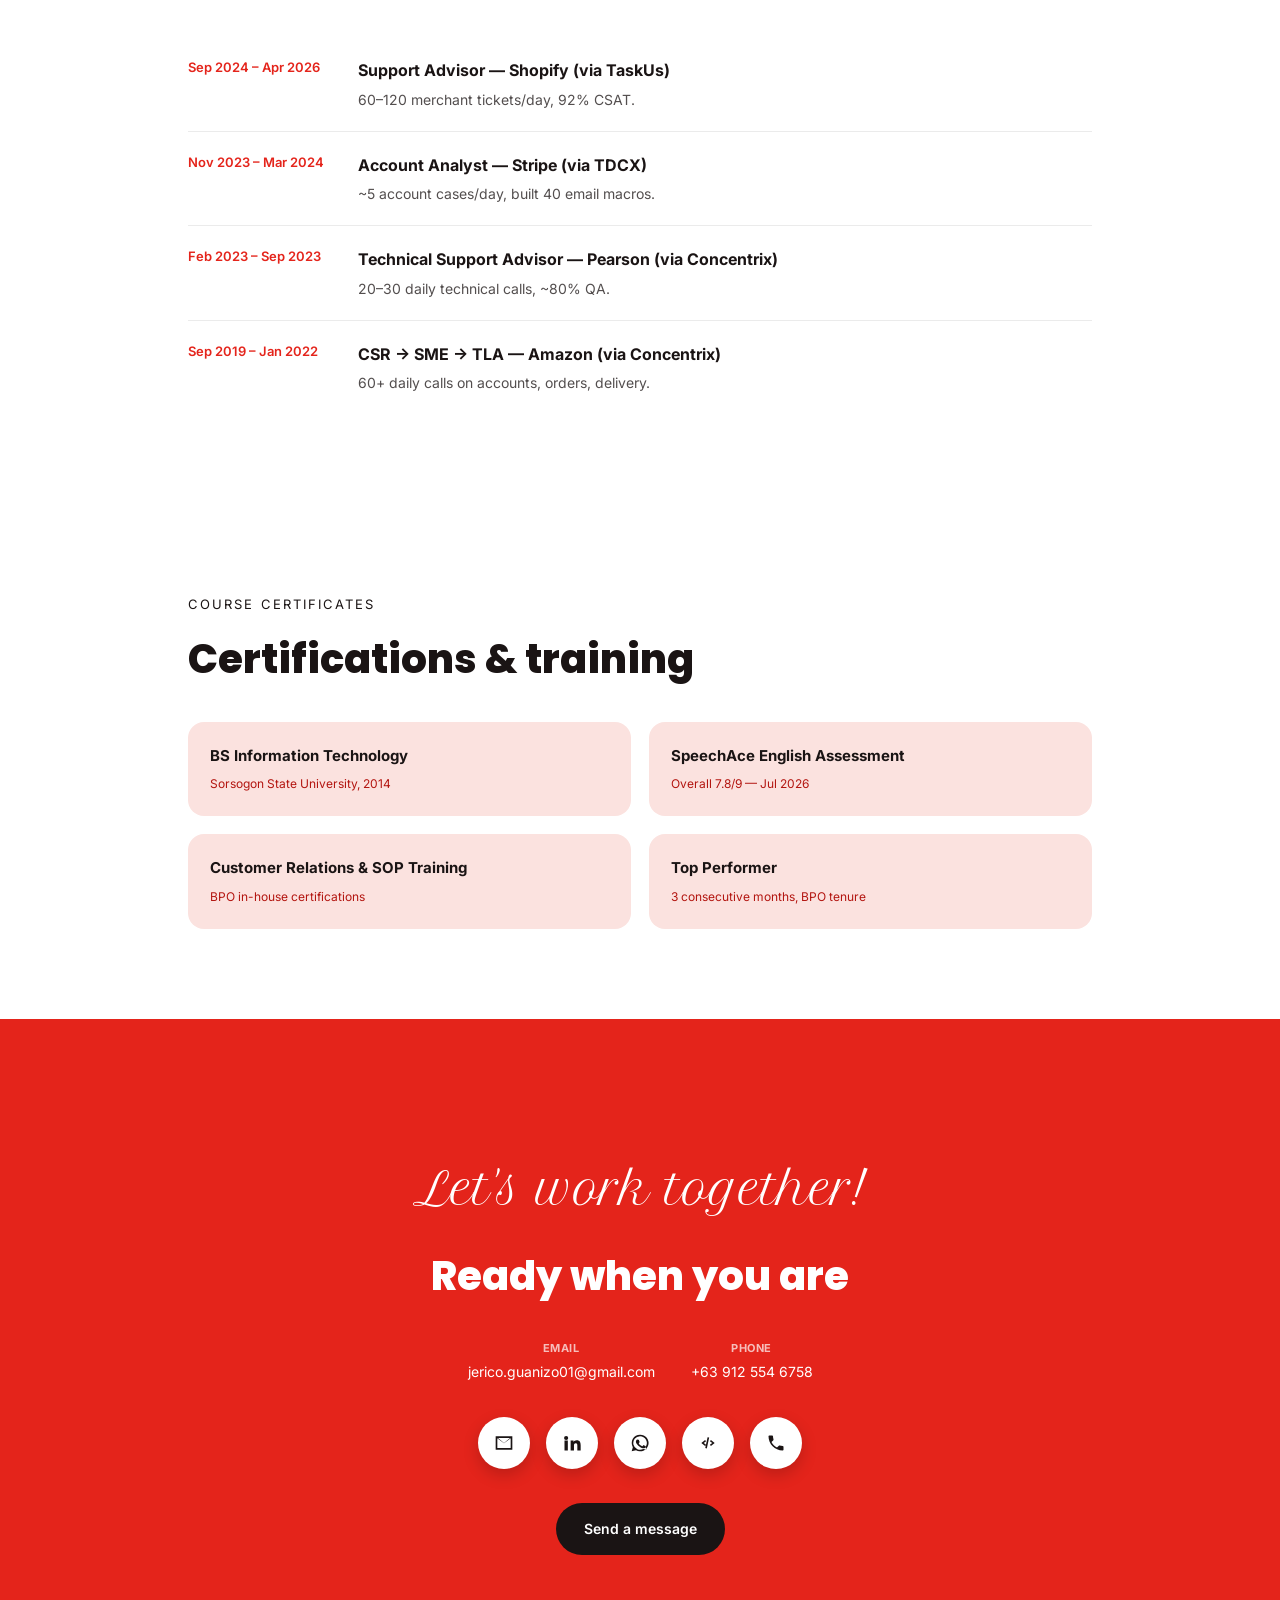
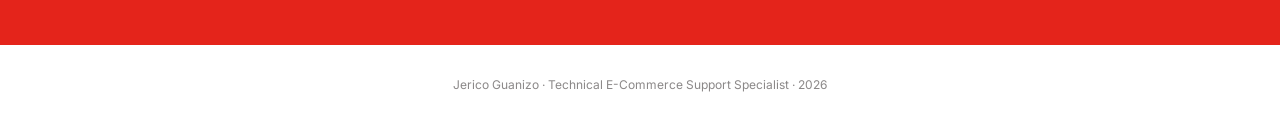
==== commit afda5fcc: "Update support method from 'Live Chat' to 'Phone & Live Chat'" ====
--- a/index.html
+++ b/index.html
@@ -72,7 +72,7 @@
       <div class="skill-card reveal"><div class="n">01</div><div class="t">Shopify Merchant Support</div></div>
       <div class="skill-card reveal d1"><div class="n">02</div><div class="t">Technical Troubleshooting</div></div>
       <div class="skill-card reveal d2"><div class="n">03</div><div class="t">Billing &amp; Account Cases</div></div>
-      <div class="skill-card reveal"><div class="n">04</div><div class="t">Live Chat &amp; Email Support</div></div>
+      <div class="skill-card reveal"><div class="n">04</div><div class="t">Phone &amp; Live Chat &amp; Email Support</div></div>
       <div class="skill-card reveal d1"><div class="n">05</div><div class="t">Macro &amp; SOP Building</div></div>
       <div class="skill-card reveal d2"><div class="n">06</div><div class="t">Escalation Handling</div></div>
     </div>
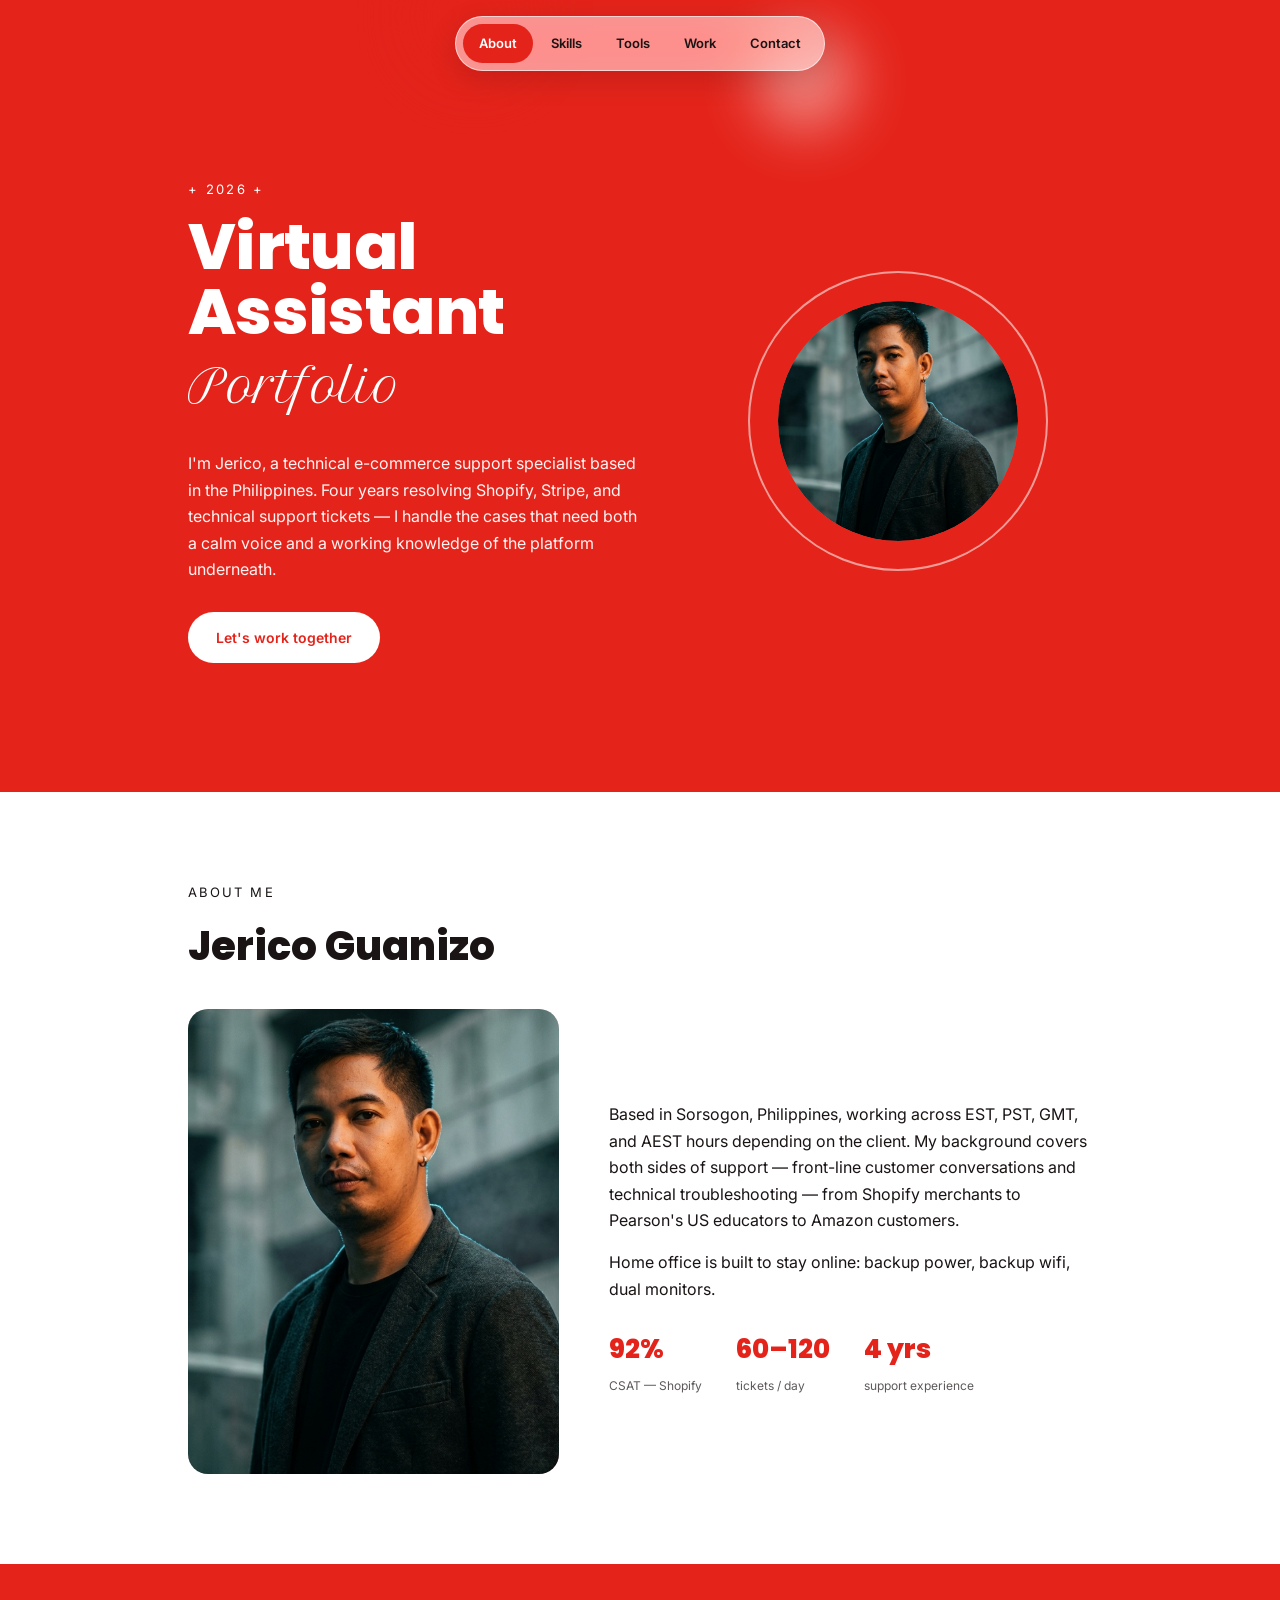
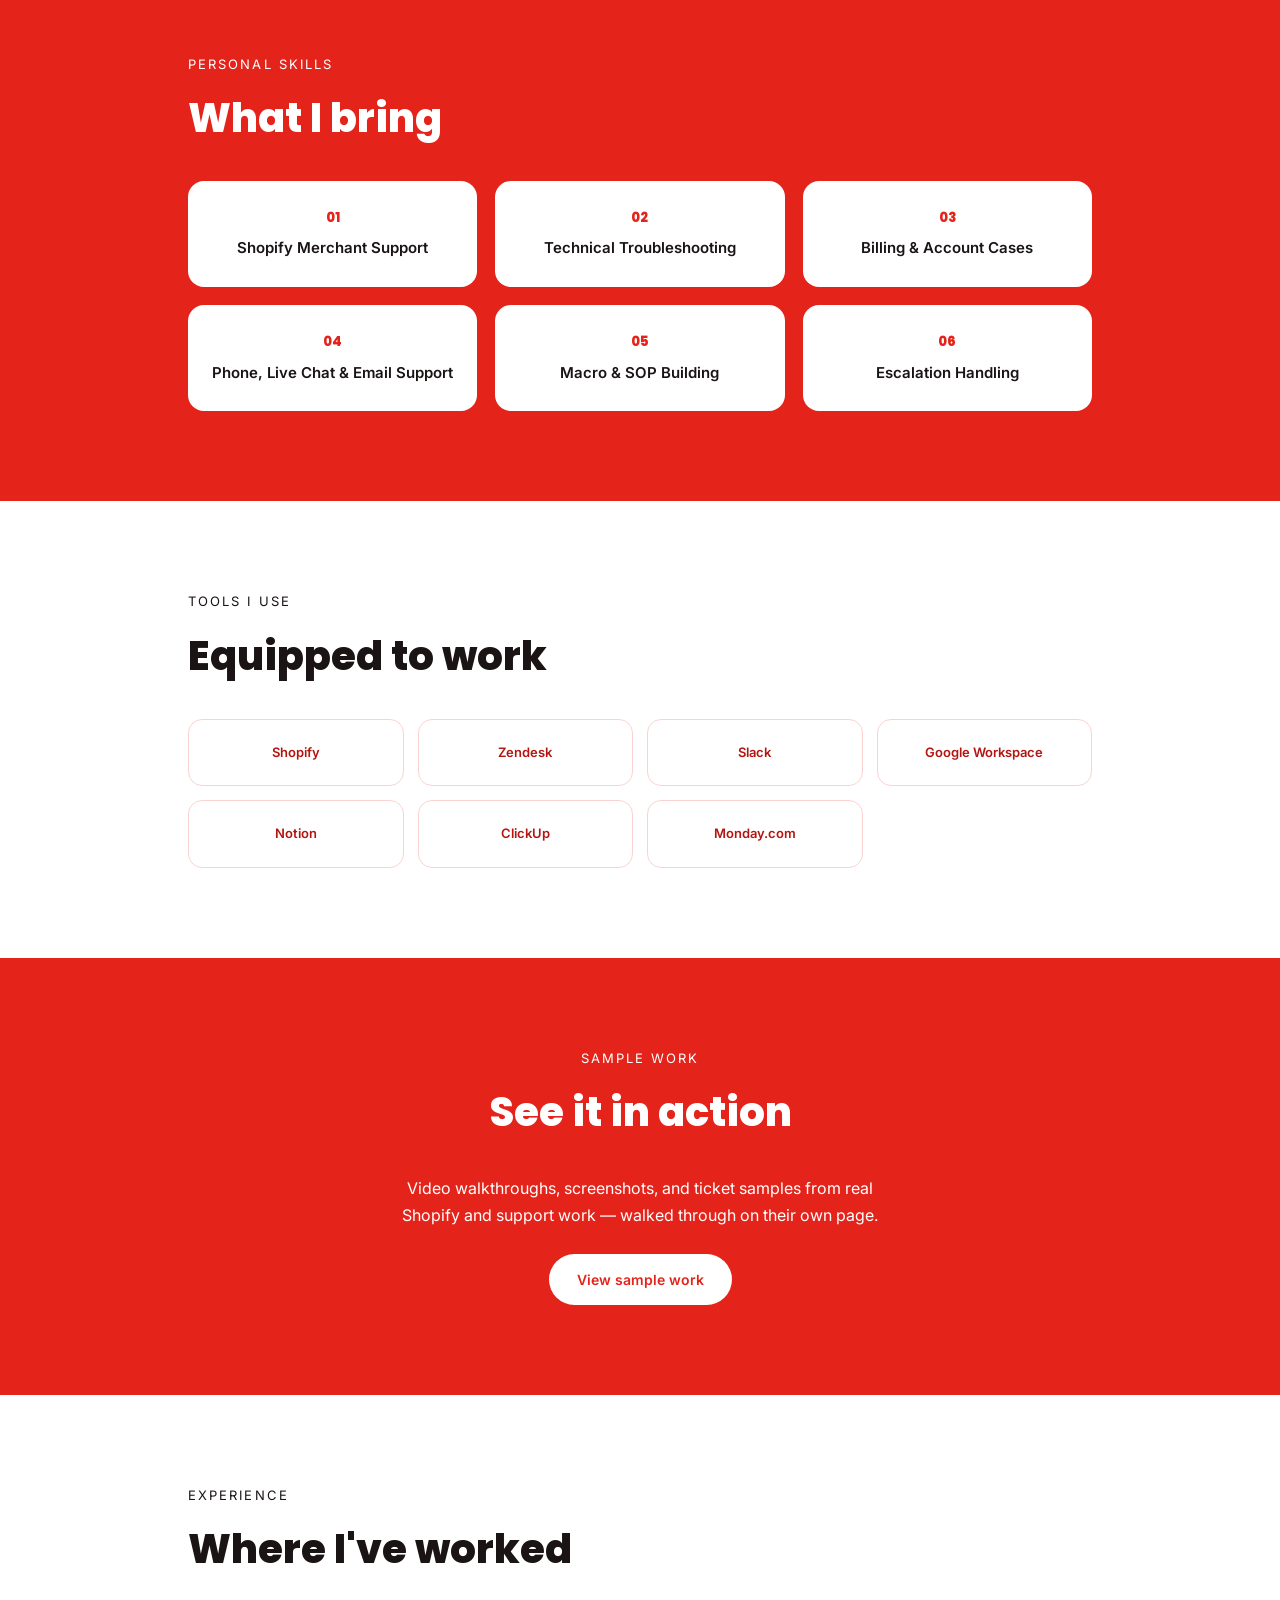
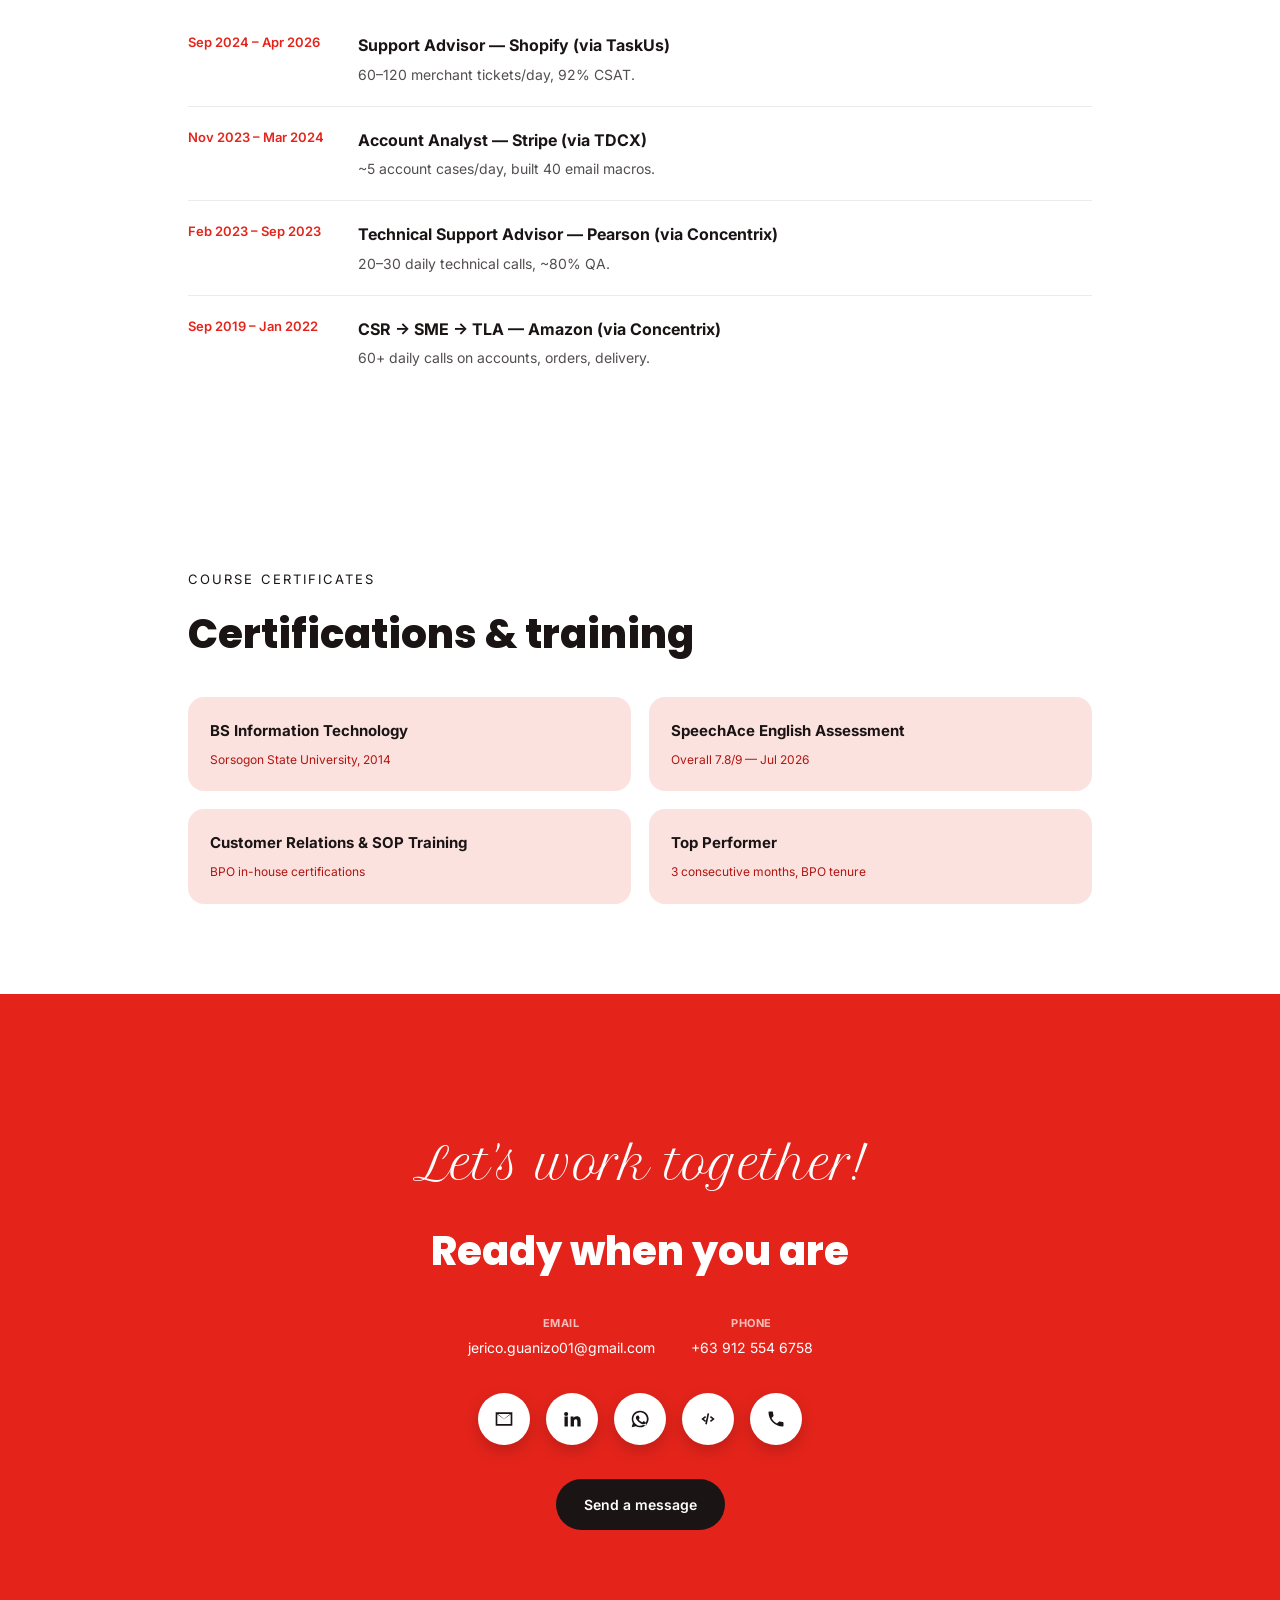
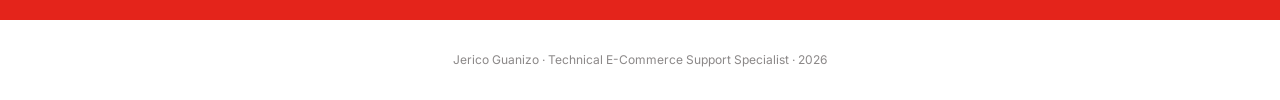
==== commit 21b3fdeb: "Refine support description in skill card" ====
--- a/index.html
+++ b/index.html
@@ -72,7 +72,7 @@
       <div class="skill-card reveal"><div class="n">01</div><div class="t">Shopify Merchant Support</div></div>
       <div class="skill-card reveal d1"><div class="n">02</div><div class="t">Technical Troubleshooting</div></div>
       <div class="skill-card reveal d2"><div class="n">03</div><div class="t">Billing &amp; Account Cases</div></div>
-      <div class="skill-card reveal"><div class="n">04</div><div class="t">Phone &amp; Live Chat &amp; Email Support</div></div>
+      <div class="skill-card reveal"><div class="n">04</div><div class="t">Phone, Live Chat &amp; Email Support</div></div>
       <div class="skill-card reveal d1"><div class="n">05</div><div class="t">Macro &amp; SOP Building</div></div>
       <div class="skill-card reveal d2"><div class="n">06</div><div class="t">Escalation Handling</div></div>
     </div>
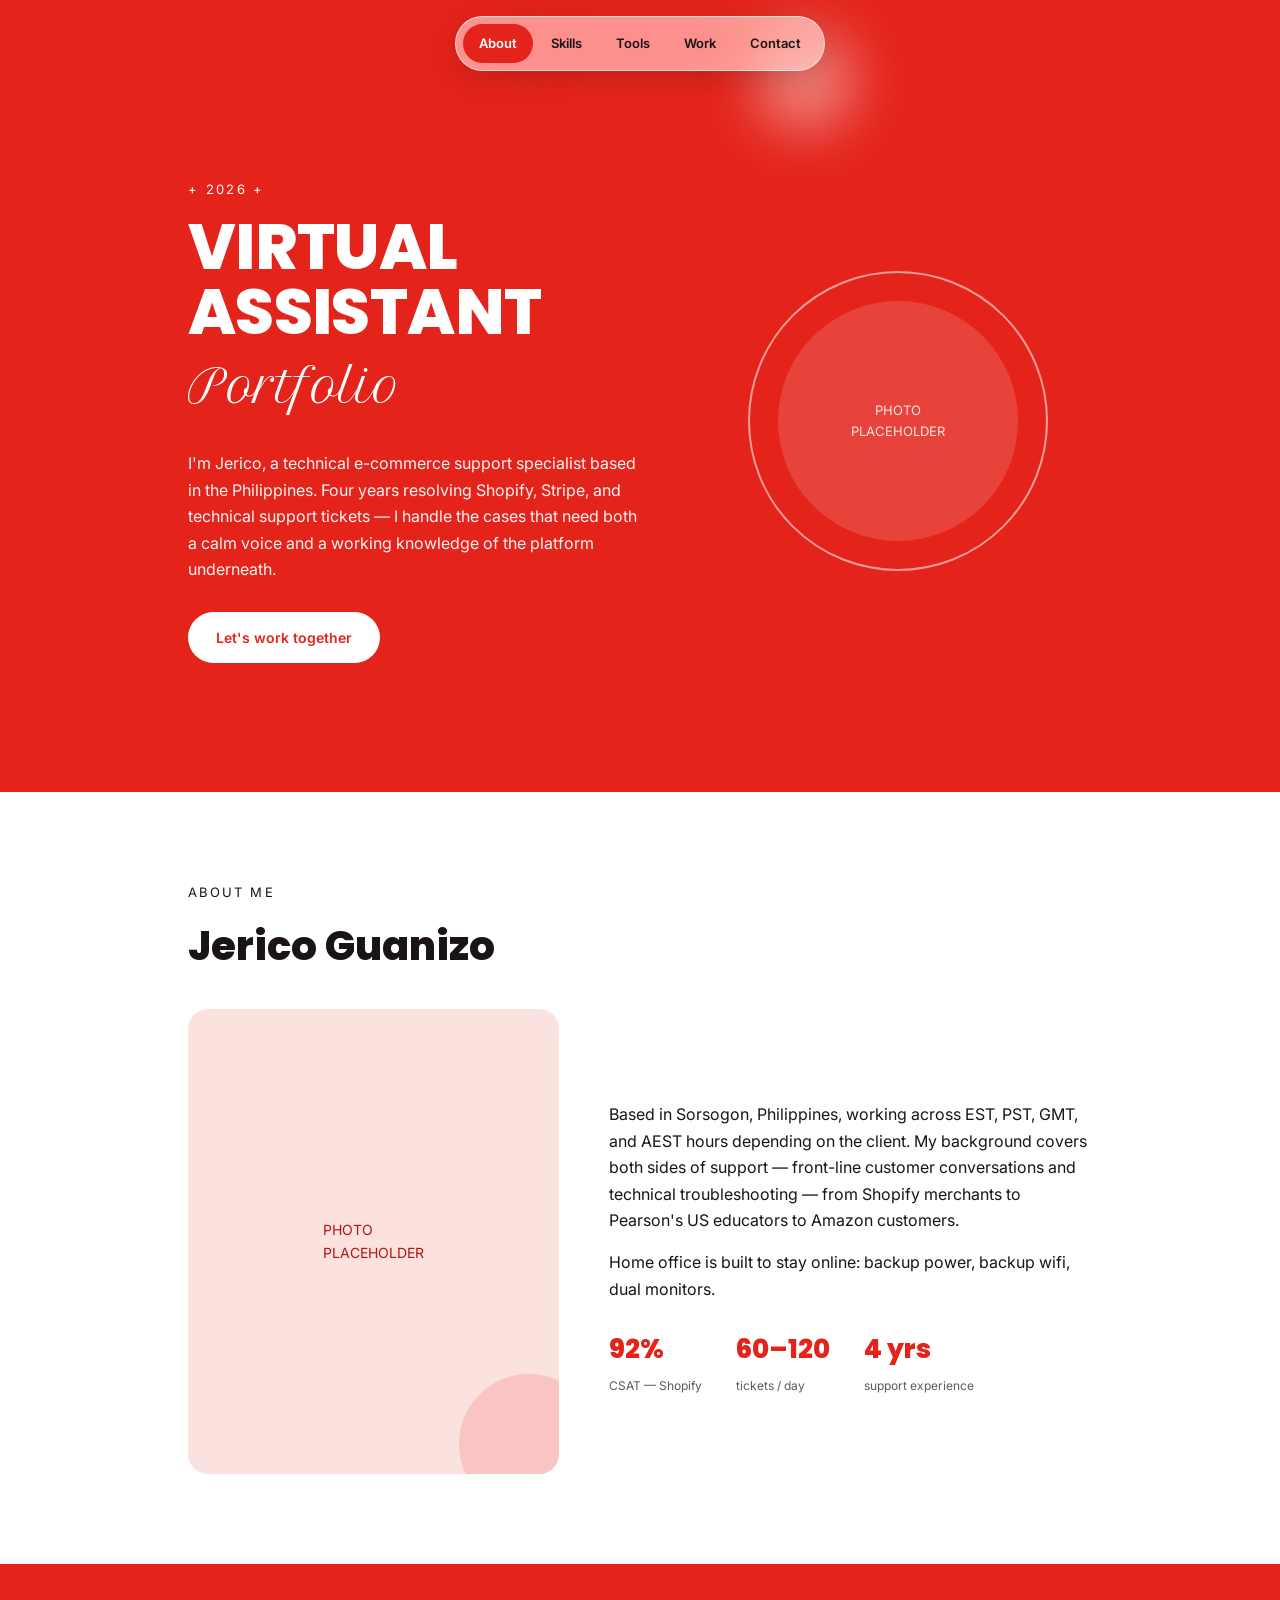
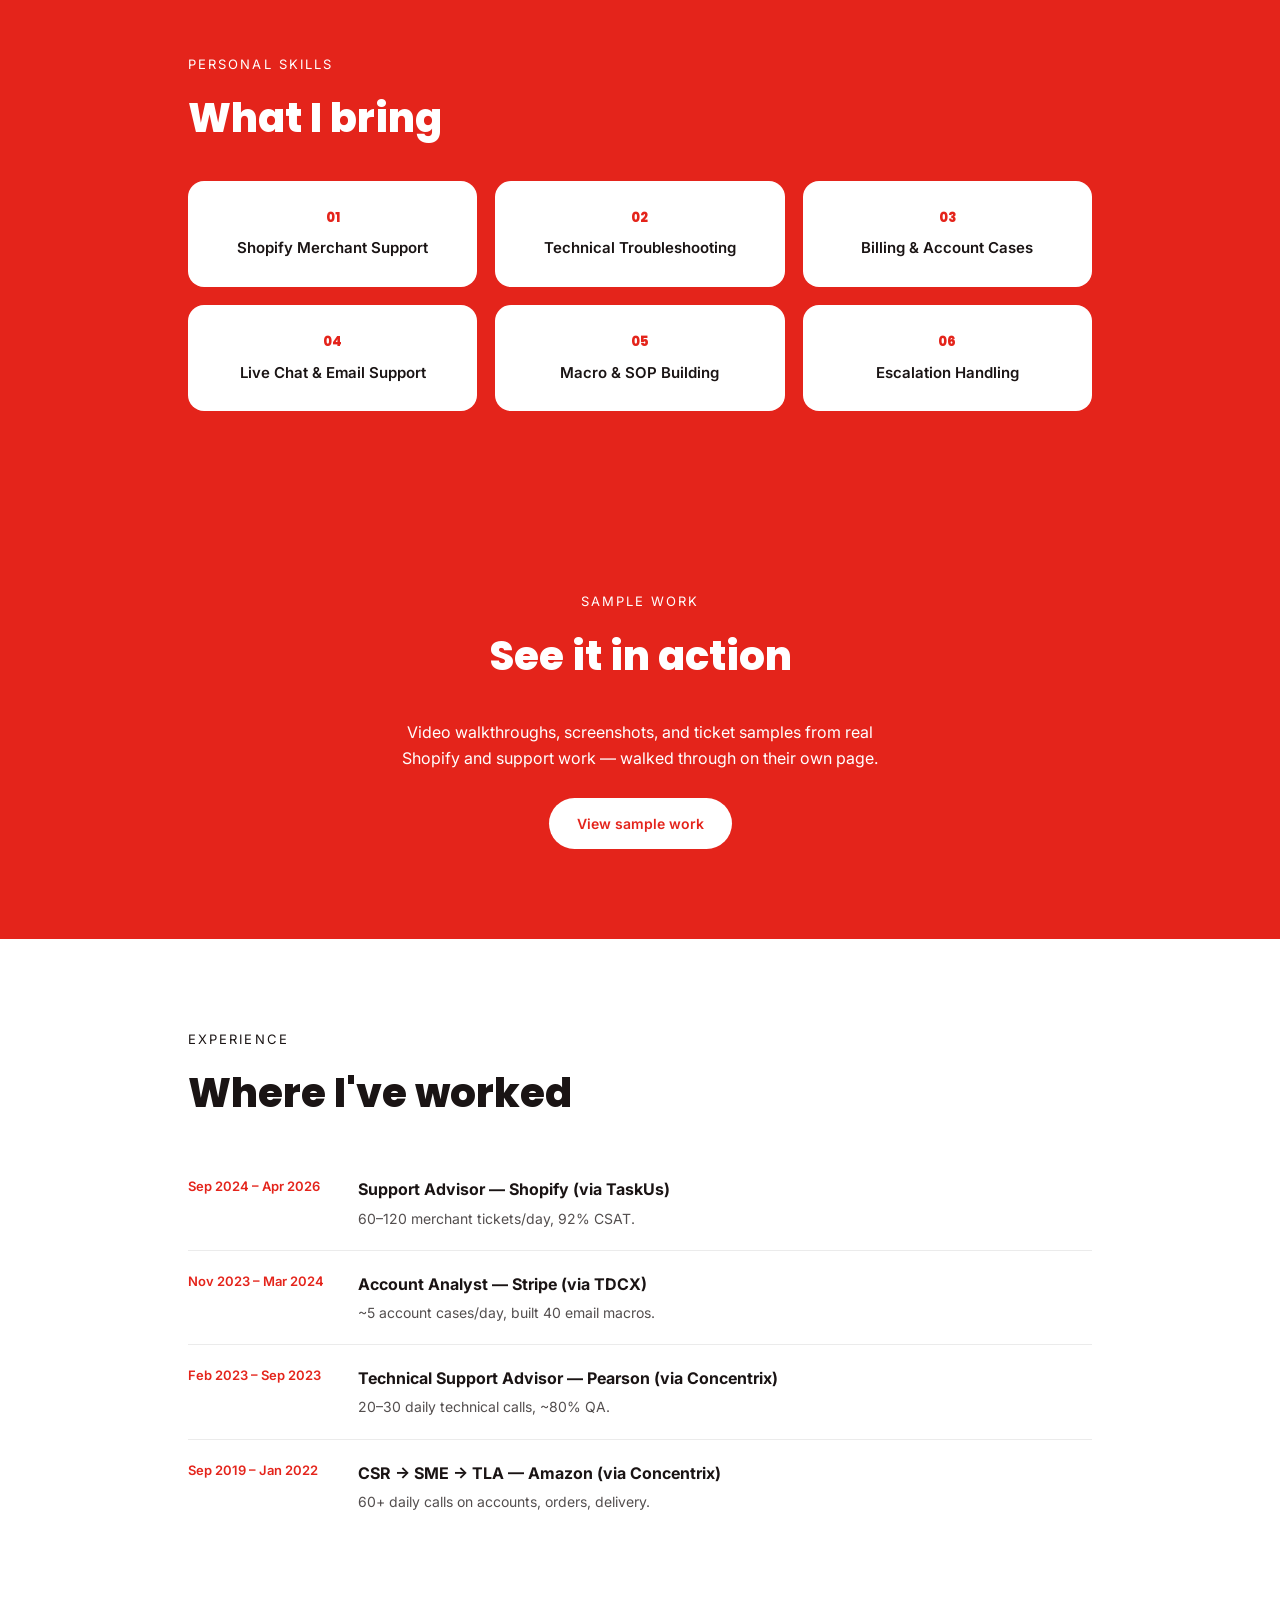
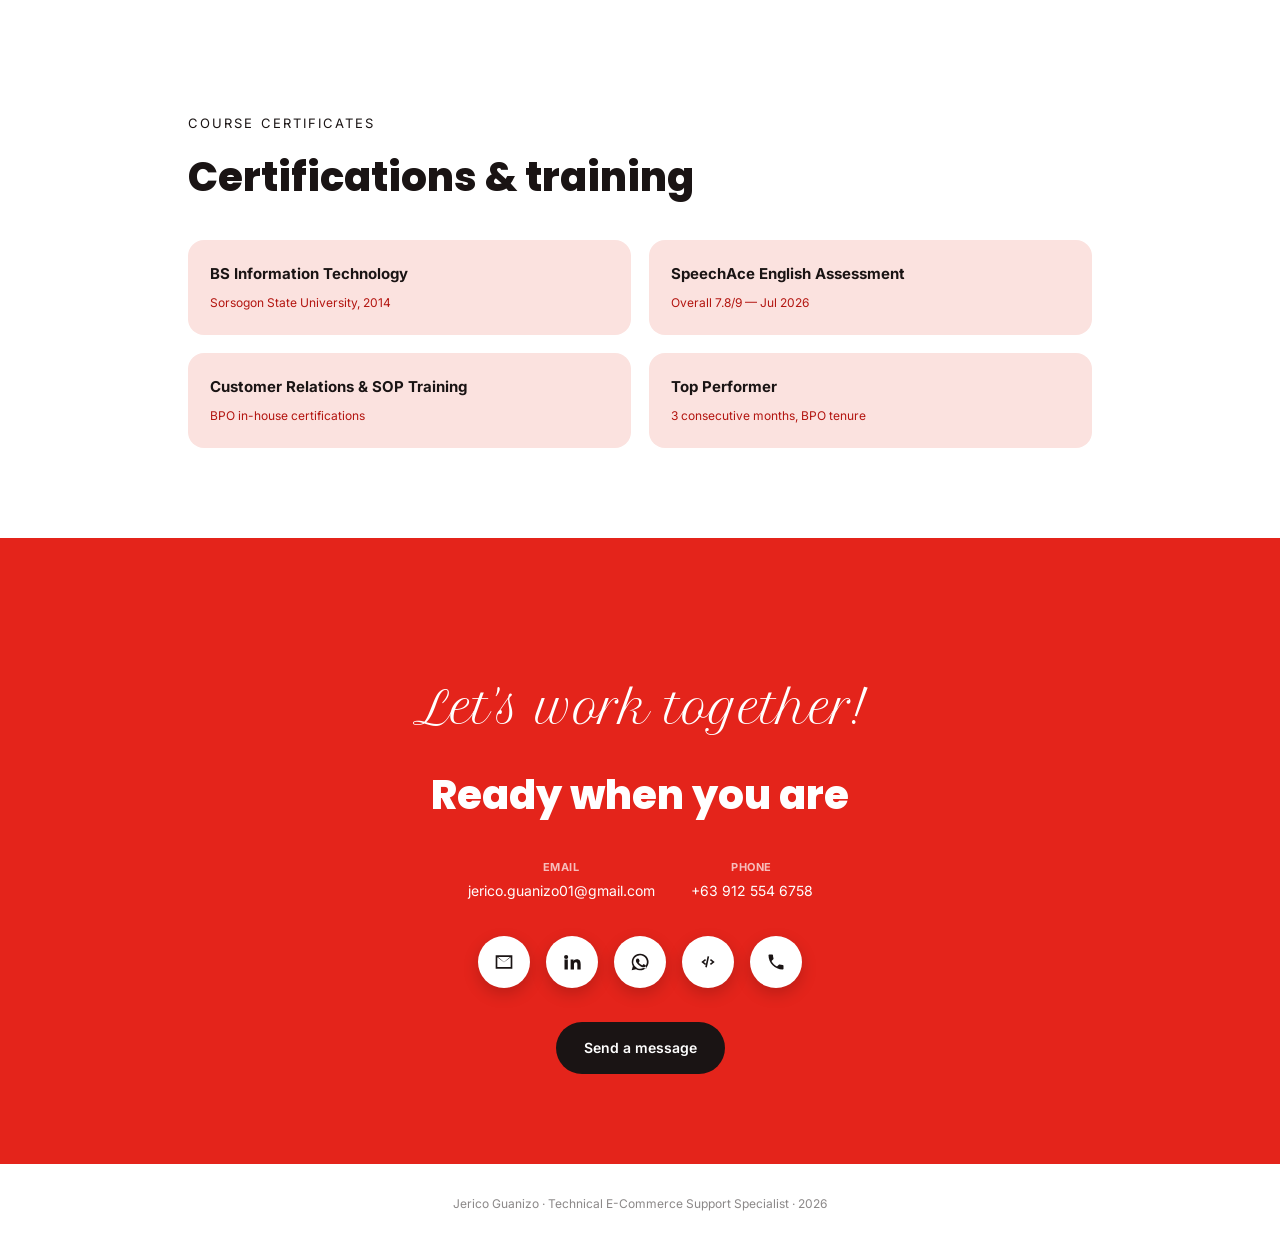
==== commit c29bb73b: "Add files via upload" ====
--- a/index.html
+++ b/index.html
@@ -18,7 +18,7 @@
   <div class="nav-inner">
     <a href="index.html#about" data-section="about">About</a>
     <a href="index.html#skills" data-section="skills">Skills</a>
-    <a href="index.html#tools" data-section="tools">Tools</a>
+    <a href="work.html#tools">Tools</a>
     <a href="work.html">Work</a>
     <a href="index.html#contact" data-section="contact">Contact</a>
   </div>
@@ -28,14 +28,14 @@
   <div class="wrap hero-grid">
     <div>
       <p class="eyebrow reveal in">+ 2026 +</p>
-      <h1 class="display reveal in d1">Virtual Assistant</h1>
+      <h1 class="display reveal in d1">VIRTUAL ASSISTANT</h1>
       <p class="script-line reveal in d2">Portfolio</p>
       <p class="lede reveal in d3">I'm Jerico, a technical e-commerce support specialist based in the Philippines. Four years resolving Shopify, Stripe, and technical support tickets — I handle the cases that need both a calm voice and a working knowledge of the platform underneath.</p>
       <a class="btn light reveal in d3" href="#contact">Let's work together</a>
     </div>
     <div class="photo-ring reveal in d2">
       <div class="photo-inner">
-        <img src="images/profile.png" alt="Jerico Guanizo" onerror="this.style.display='none'; this.nextElementSibling.style.display='flex';">
+        <img src="profile.png" alt="Jerico Guanizo" onerror="this.style.display='none'; this.nextElementSibling.style.display='flex';">
         <span class="photo-fallback">PHOTO<br>PLACEHOLDER</span>
       </div>
     </div>
@@ -48,7 +48,7 @@
     <h2 class="section-title reveal">Jerico Guanizo</h2>
     <div class="about-grid">
       <div class="about-photo reveal">
-        <img src="images/profile.png" alt="Jerico Guanizo" onerror="this.style.display='none'; this.nextElementSibling.style.display='flex';">
+        <img src="profile.png" alt="Jerico Guanizo" onerror="this.style.display='none'; this.nextElementSibling.style.display='flex';">
         <span class="photo-fallback">PHOTO<br>PLACEHOLDER</span>
       </div>
       <div class="reveal d1">
@@ -72,25 +72,9 @@
       <div class="skill-card reveal"><div class="n">01</div><div class="t">Shopify Merchant Support</div></div>
       <div class="skill-card reveal d1"><div class="n">02</div><div class="t">Technical Troubleshooting</div></div>
       <div class="skill-card reveal d2"><div class="n">03</div><div class="t">Billing &amp; Account Cases</div></div>
-      <div class="skill-card reveal"><div class="n">04</div><div class="t">Phone, Live Chat &amp; Email Support</div></div>
+      <div class="skill-card reveal"><div class="n">04</div><div class="t">Live Chat &amp; Email Support</div></div>
       <div class="skill-card reveal d1"><div class="n">05</div><div class="t">Macro &amp; SOP Building</div></div>
       <div class="skill-card reveal d2"><div class="n">06</div><div class="t">Escalation Handling</div></div>
-    </div>
-  </div>
-</section>
-
-<section class="on-white" id="tools">
-  <div class="wrap">
-    <p class="kicker reveal">tools I use</p>
-    <h2 class="section-title reveal">Equipped to work</h2>
-    <div class="tool-grid">
-      <div class="tool-chip reveal"><img src="logos/shopify.png" alt="Shopify" onerror="this.style.display='none'"><span>Shopify</span></div>
-      <div class="tool-chip reveal d1"><img src="logos/zendesk.png" alt="Zendesk" onerror="this.style.display='none'"><span>Zendesk</span></div>
-      <div class="tool-chip reveal d2"><img src="logos/slack.png" alt="Slack" onerror="this.style.display='none'"><span>Slack</span></div>
-      <div class="tool-chip reveal"><img src="logos/google-workspace.png" alt="Google Workspace" onerror="this.style.display='none'"><span>Google Workspace</span></div>
-      <div class="tool-chip reveal d1"><img src="logos/notion.png" alt="Notion" onerror="this.style.display='none'"><span>Notion</span></div>
-      <div class="tool-chip reveal d2"><img src="logos/clickup.png" alt="ClickUp" onerror="this.style.display='none'"><span>ClickUp</span></div>
-      <div class="tool-chip reveal"><img src="logos/monday.png" alt="Monday.com" onerror="this.style.display='none'"><span>Monday.com</span></div>
     </div>
   </div>
 </section>
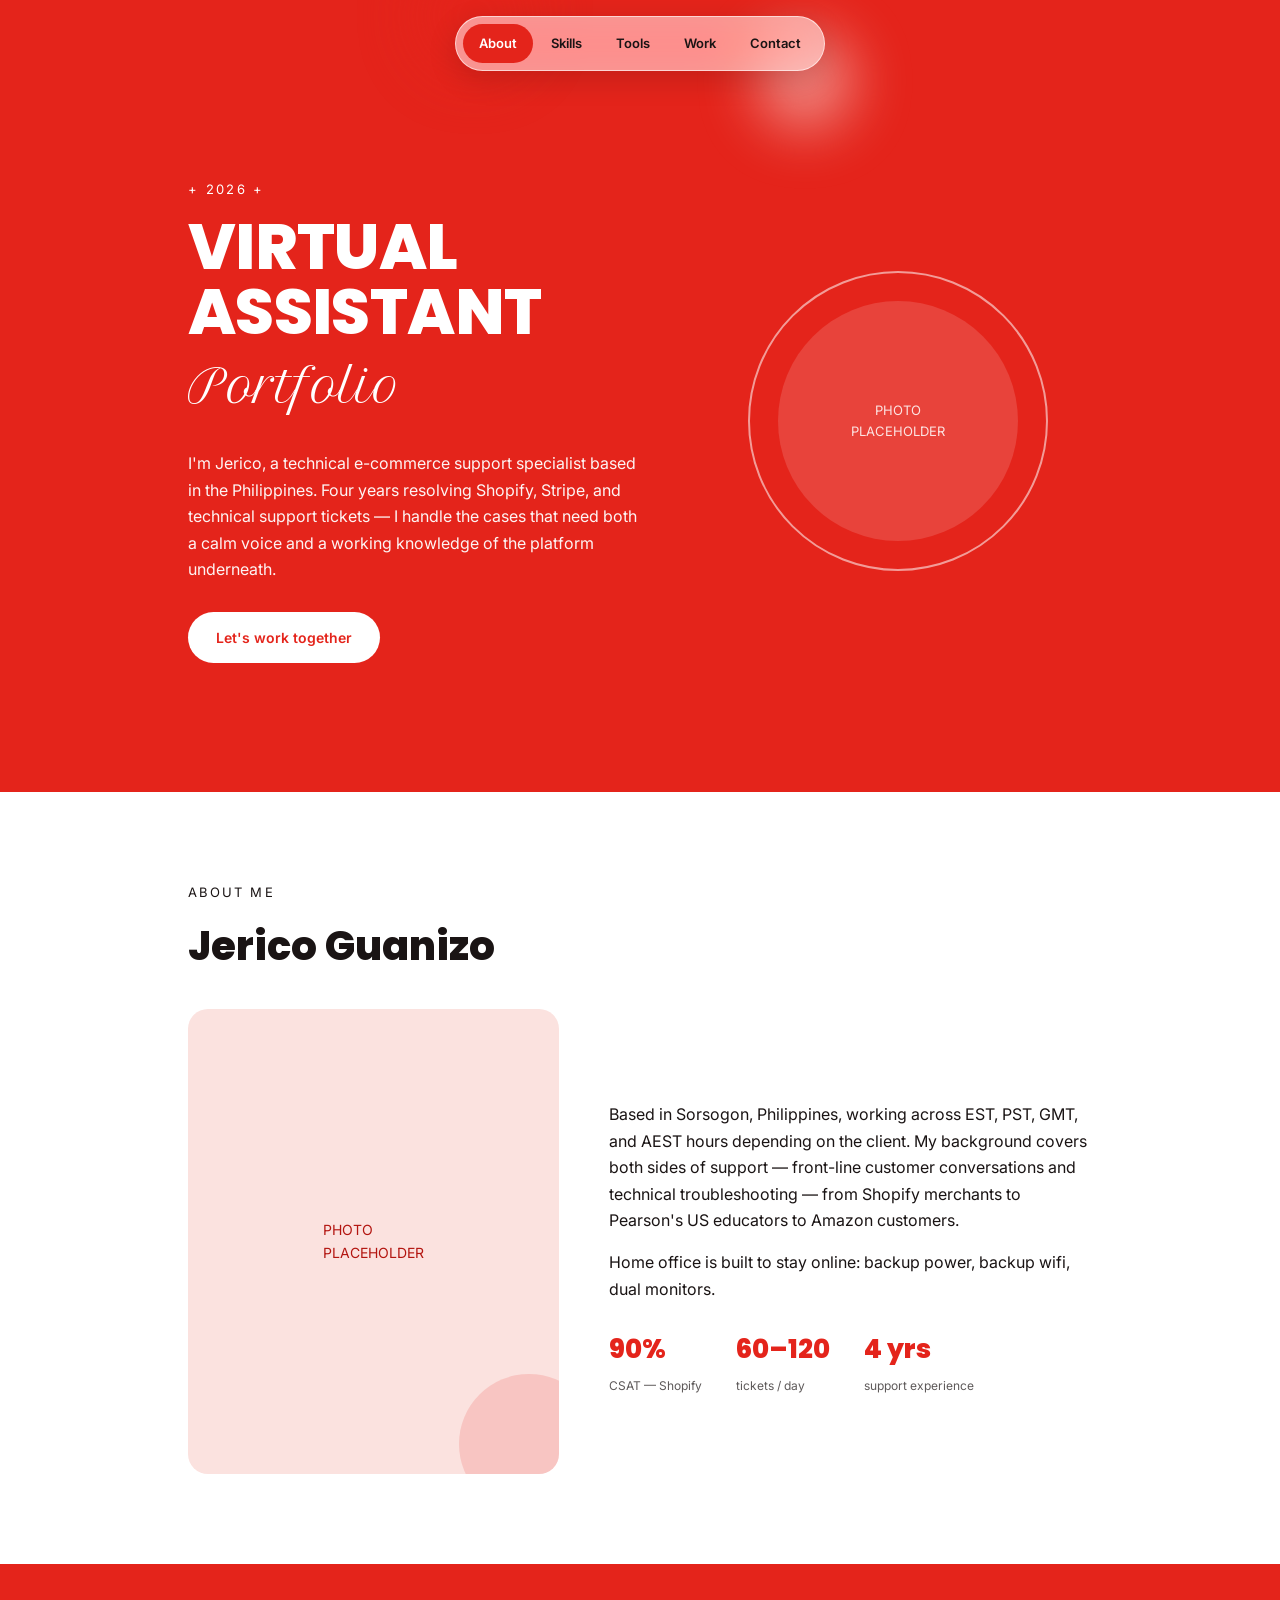
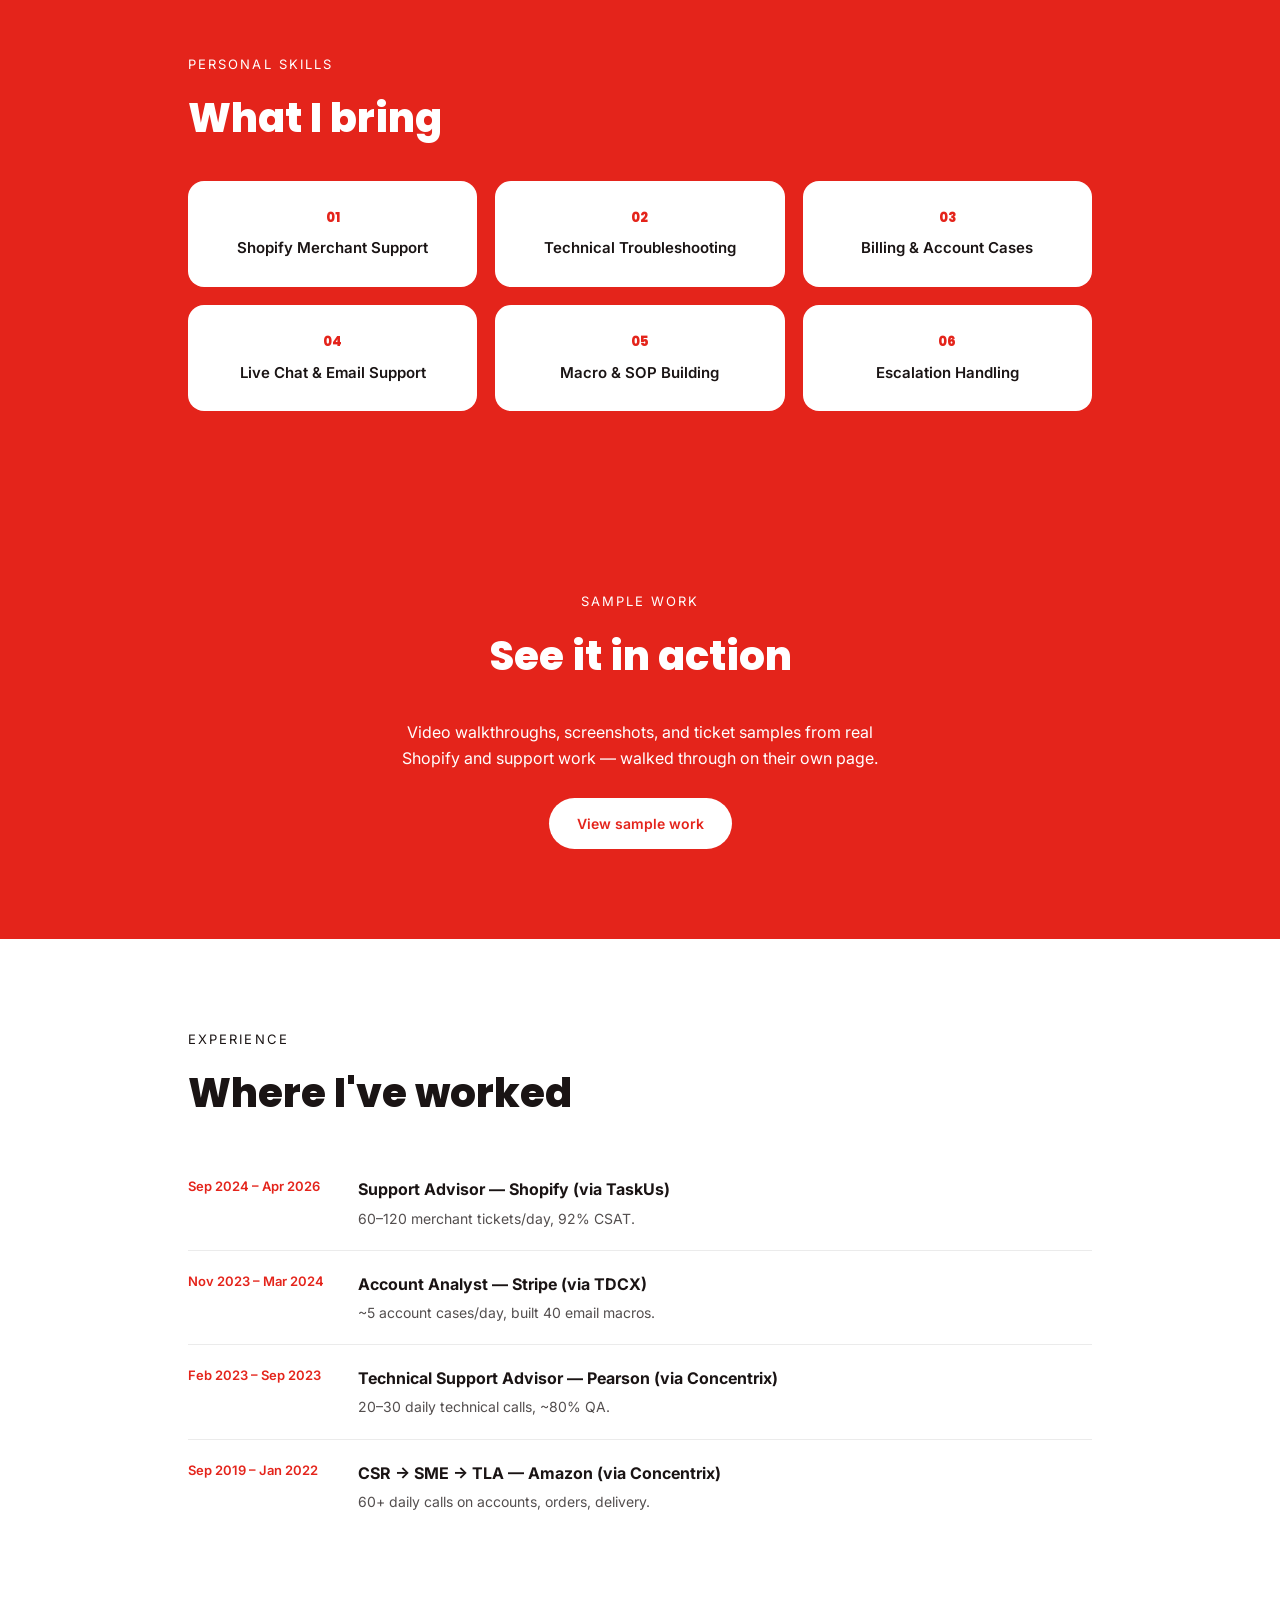
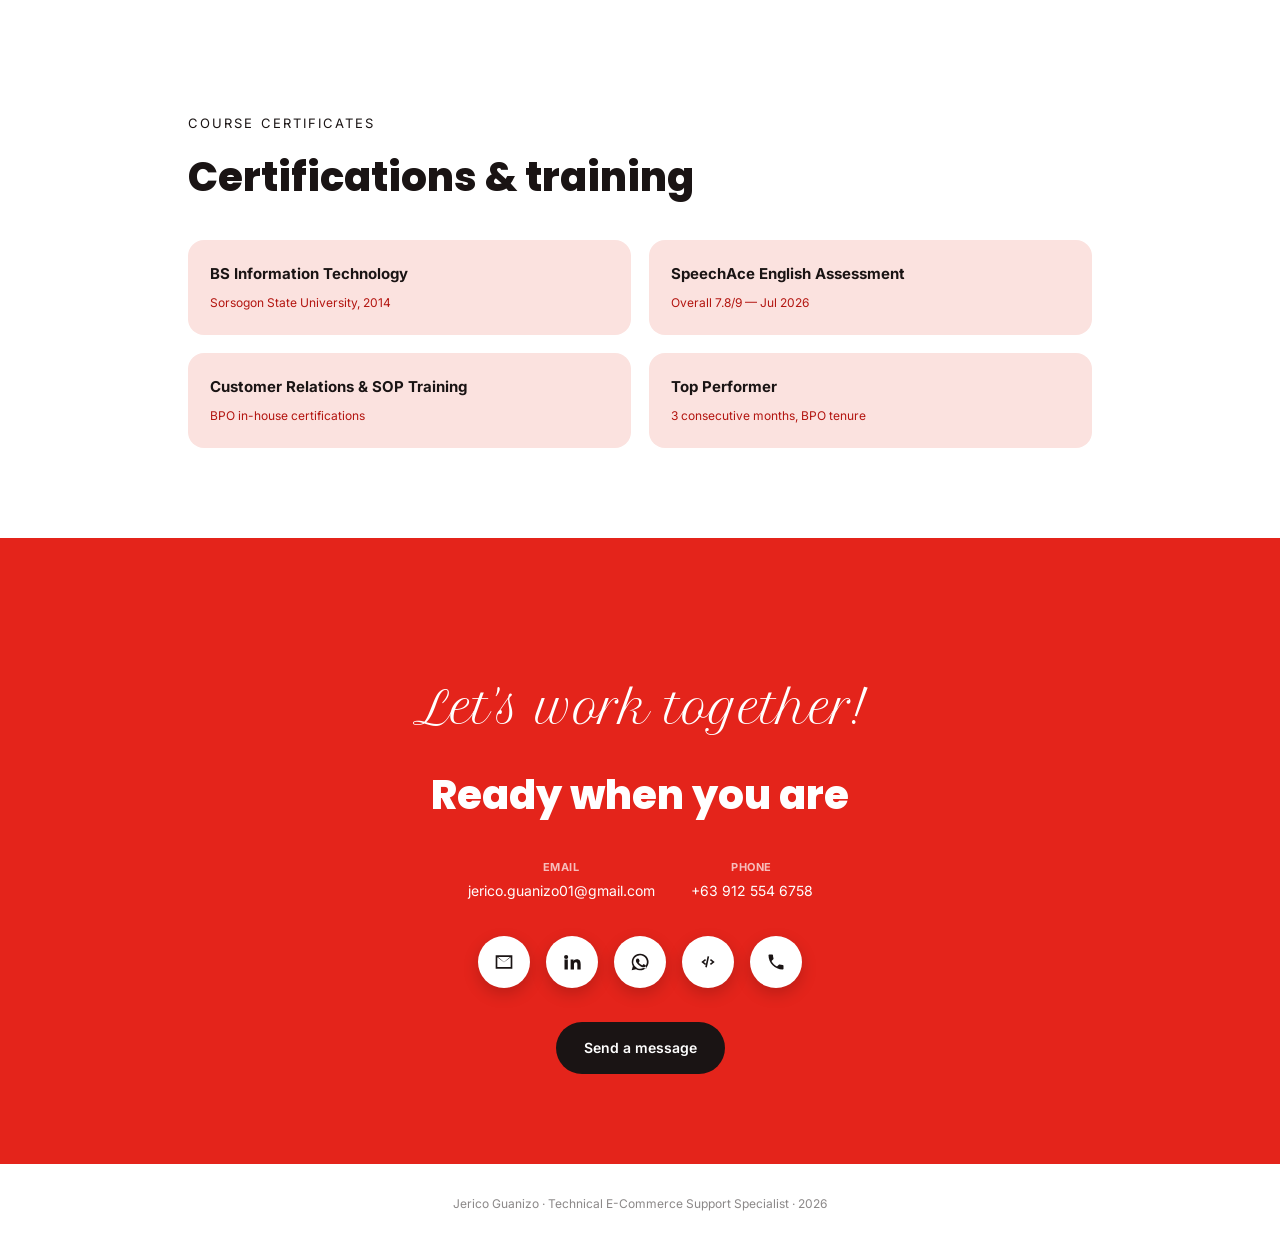
==== commit 706bf498: "Change Shopify CSAT metric from 92% to 90% Updated CSAT metric from 92% to 90% for Shopify." ====
--- a/index.html
+++ b/index.html
@@ -55,7 +55,7 @@
         <p>Based in Sorsogon, Philippines, working across EST, PST, GMT, and AEST hours depending on the client. My background covers both sides of support — front-line customer conversations and technical troubleshooting — from Shopify merchants to Pearson's US educators to Amazon customers.</p>
         <p>Home office is built to stay online: backup power, backup wifi, dual monitors.</p>
         <div class="metrics-row">
-          <div class="metric"><b>92%</b><span>CSAT — Shopify</span></div>
+          <div class="metric"><b>90%</b><span>CSAT — Shopify</span></div>
           <div class="metric"><b>60–120</b><span>tickets / day</span></div>
           <div class="metric"><b>4 yrs</b><span>support experience</span></div>
         </div>
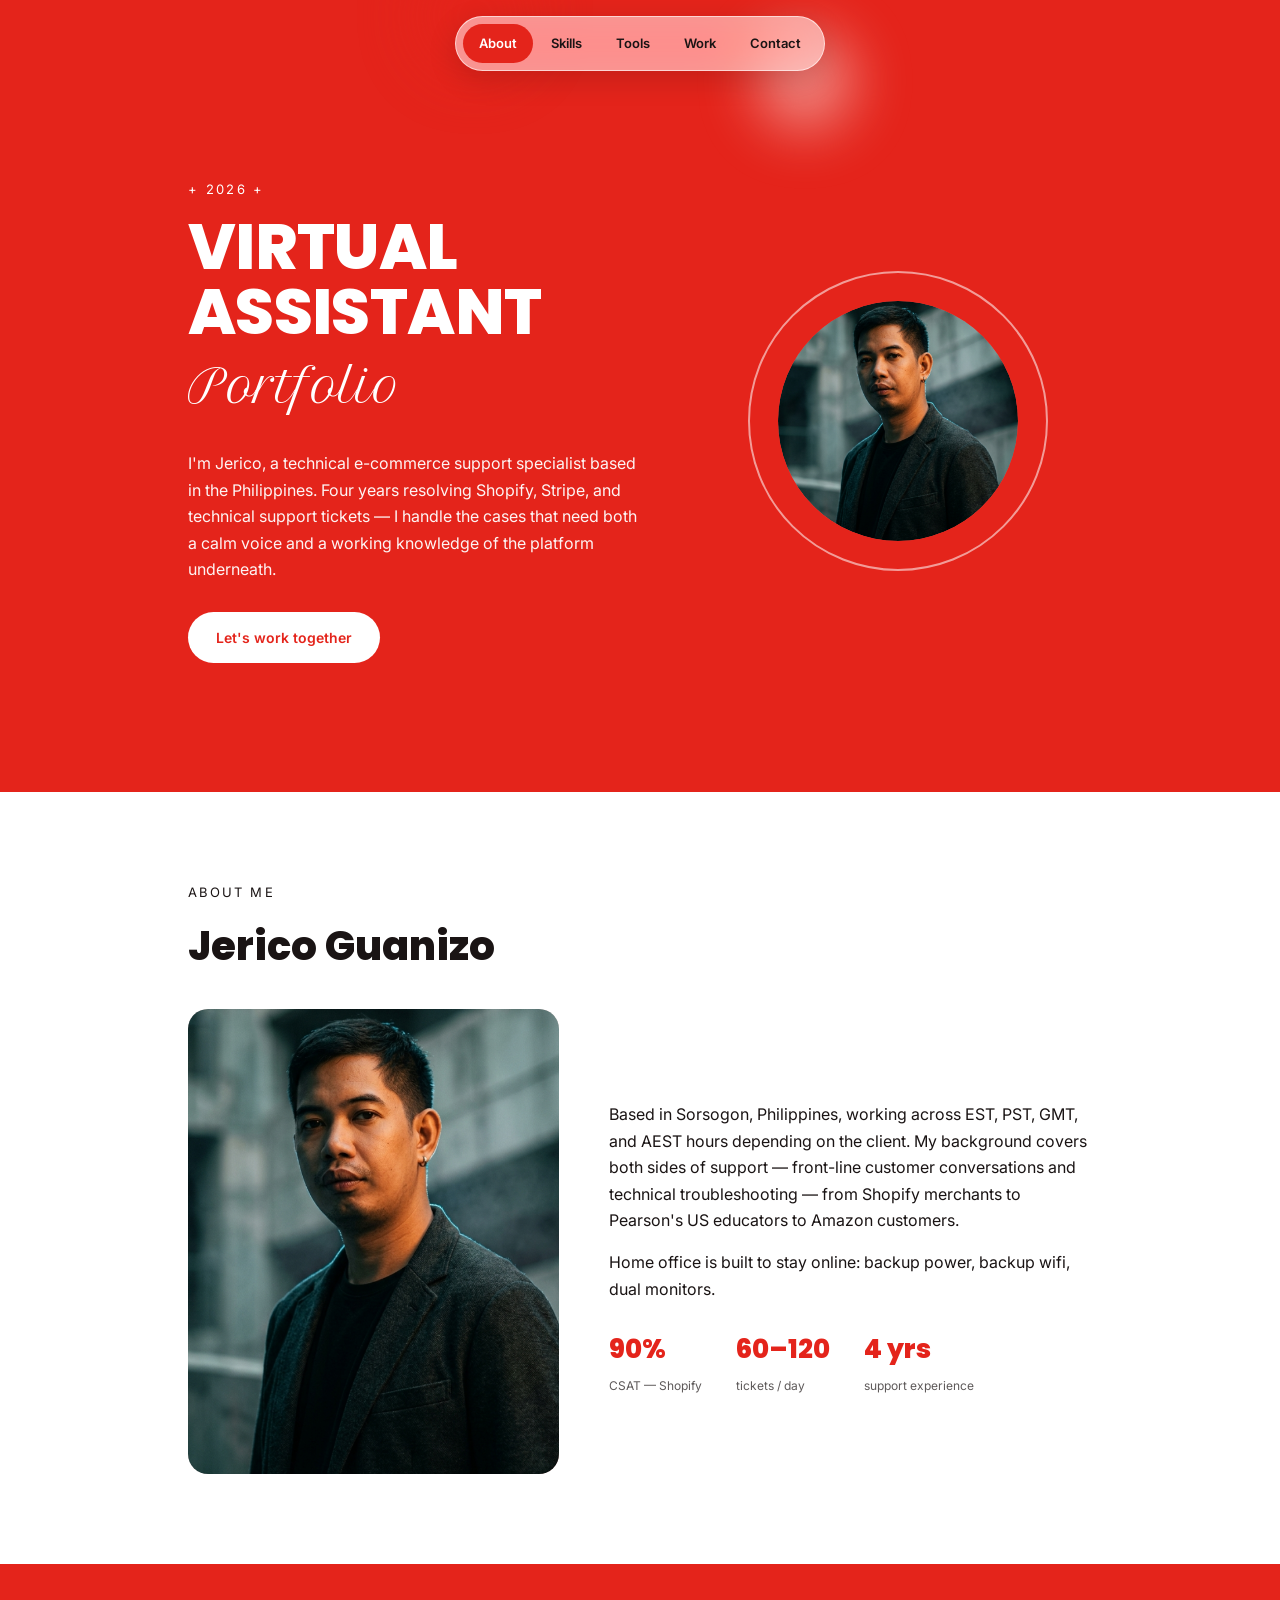
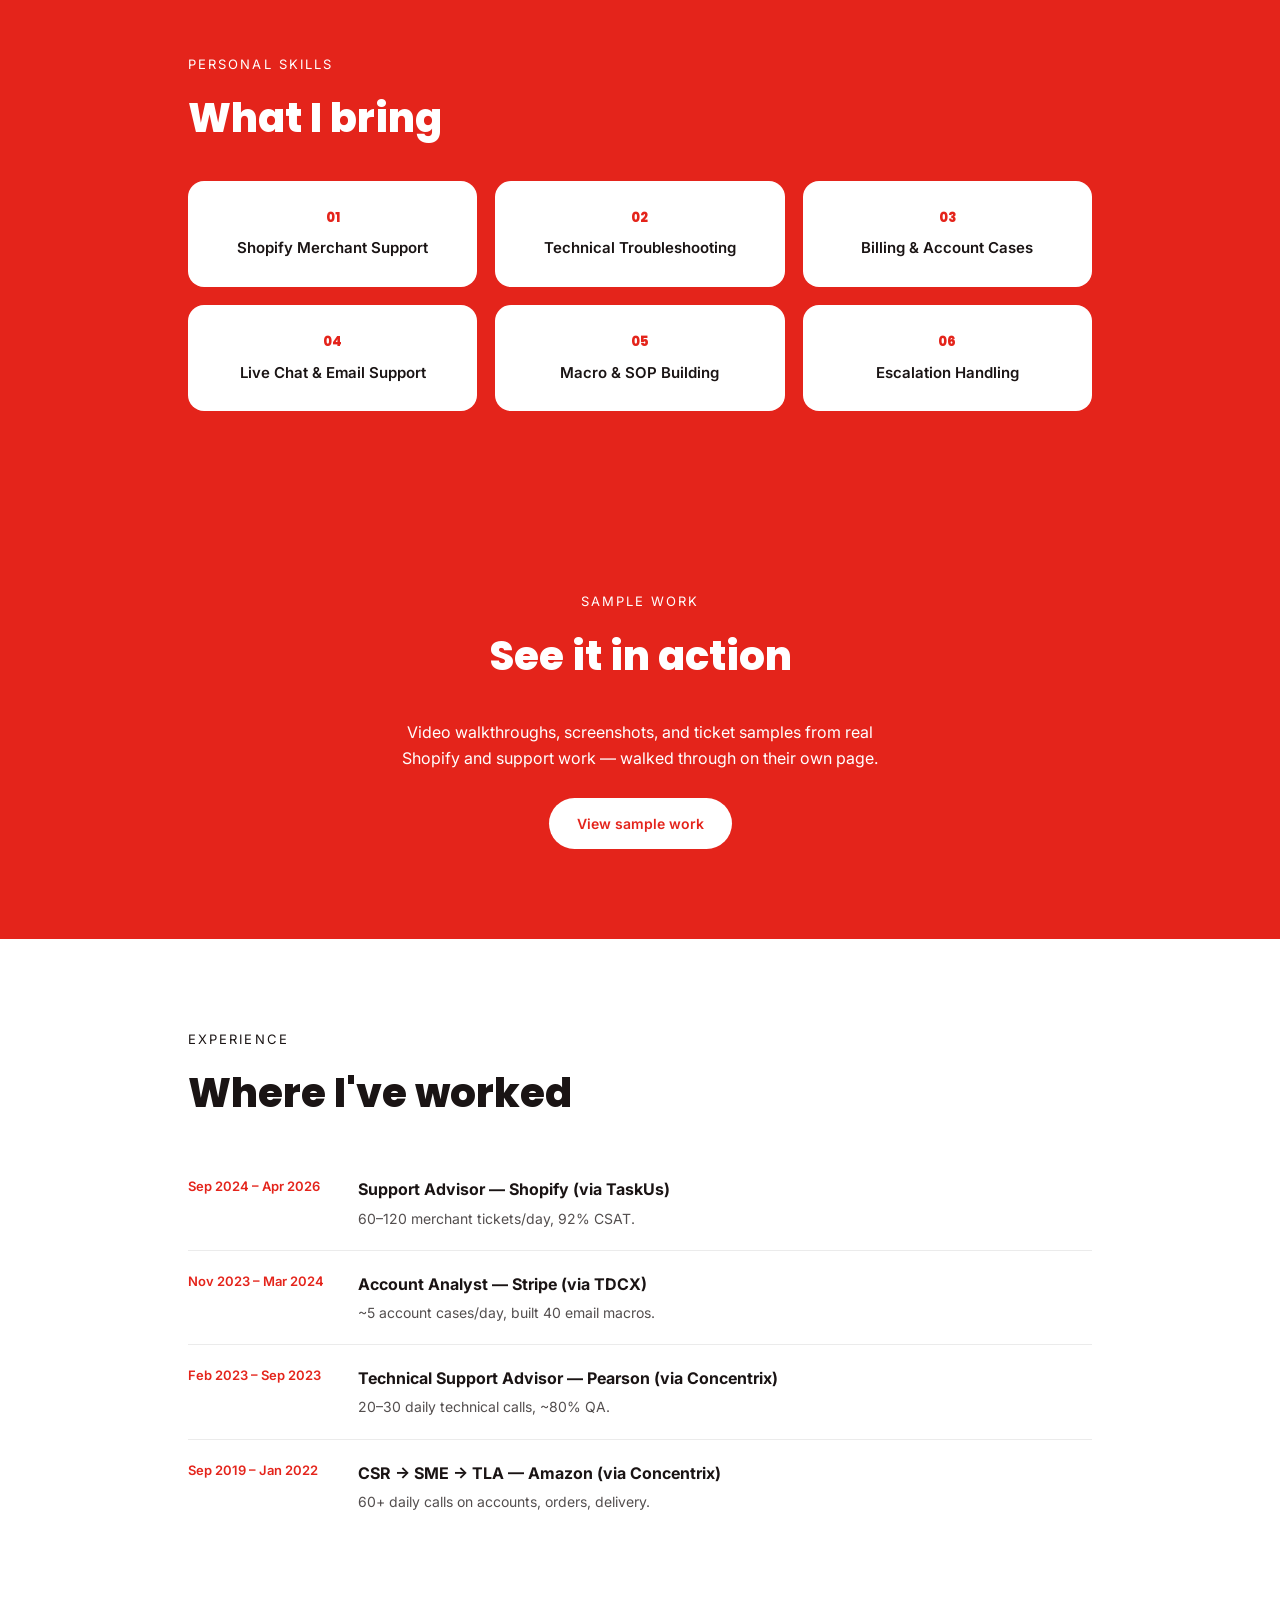
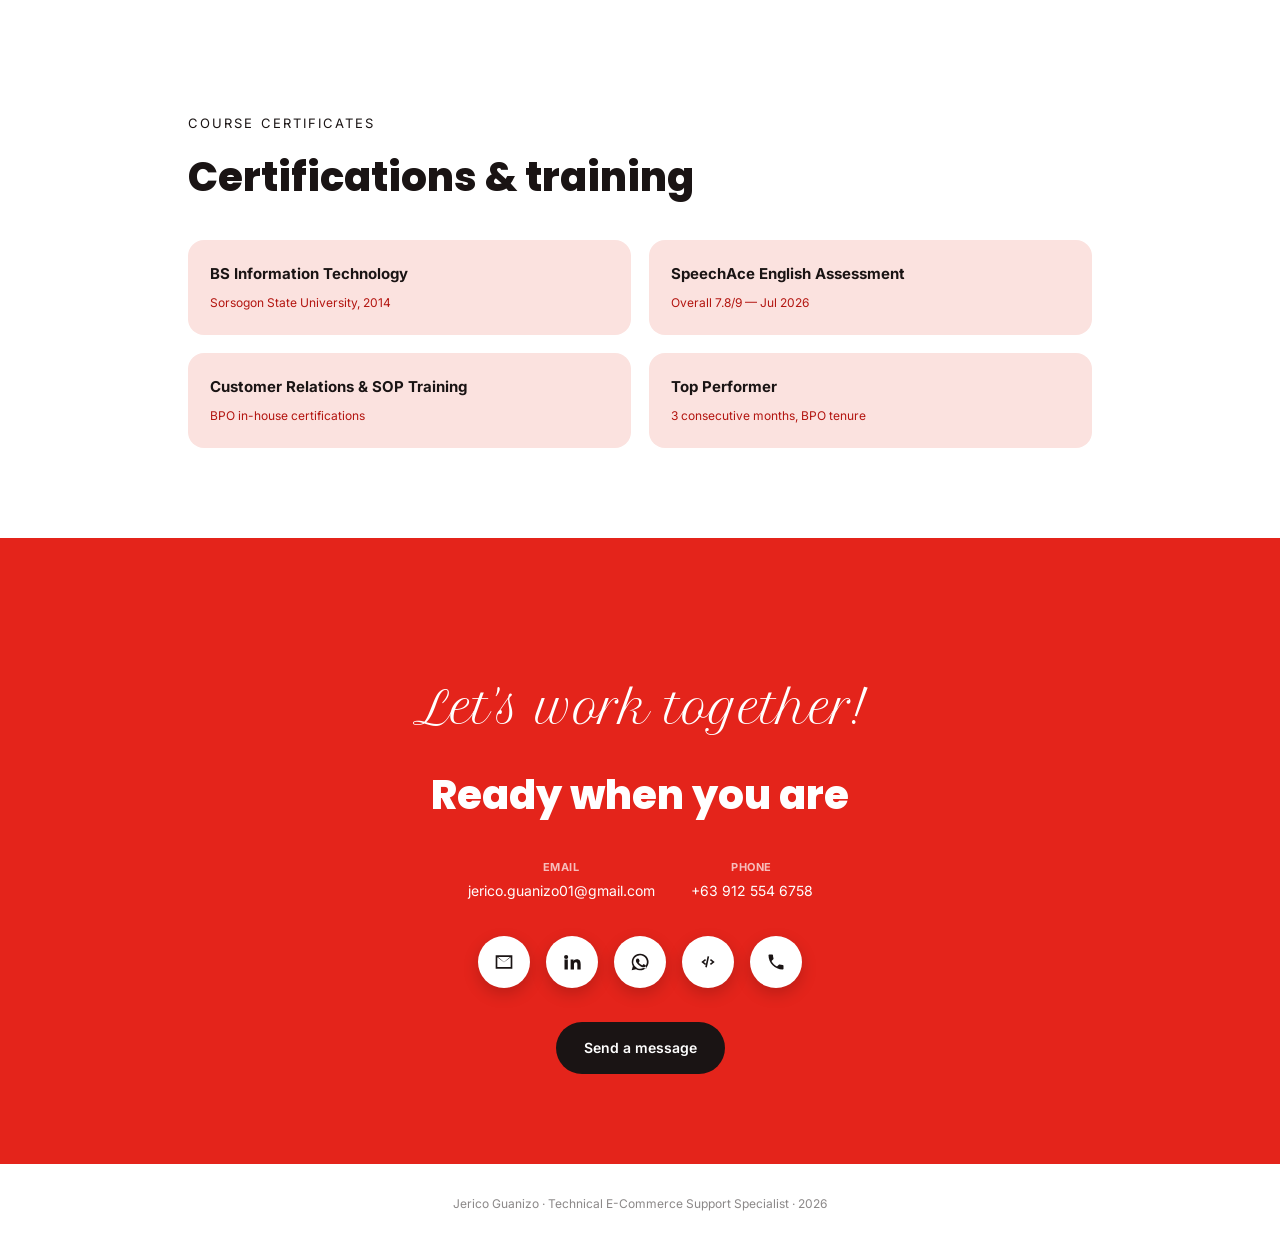
==== commit 2777b672: "Update profile image paths in index.html" ====
--- a/index.html
+++ b/index.html
@@ -35,7 +35,7 @@
     </div>
     <div class="photo-ring reveal in d2">
       <div class="photo-inner">
-        <img src="profile.png" alt="Jerico Guanizo" onerror="this.style.display='none'; this.nextElementSibling.style.display='flex';">
+        <img src="images/profile.png" alt="Jerico Guanizo" onerror="this.style.display='none'; this.nextElementSibling.style.display='flex';">
         <span class="photo-fallback">PHOTO<br>PLACEHOLDER</span>
       </div>
     </div>
@@ -48,7 +48,7 @@
     <h2 class="section-title reveal">Jerico Guanizo</h2>
     <div class="about-grid">
       <div class="about-photo reveal">
-        <img src="profile.png" alt="Jerico Guanizo" onerror="this.style.display='none'; this.nextElementSibling.style.display='flex';">
+        <img src="images/profile.png" alt="Jerico Guanizo" onerror="this.style.display='none'; this.nextElementSibling.style.display='flex';">
         <span class="photo-fallback">PHOTO<br>PLACEHOLDER</span>
       </div>
       <div class="reveal d1">
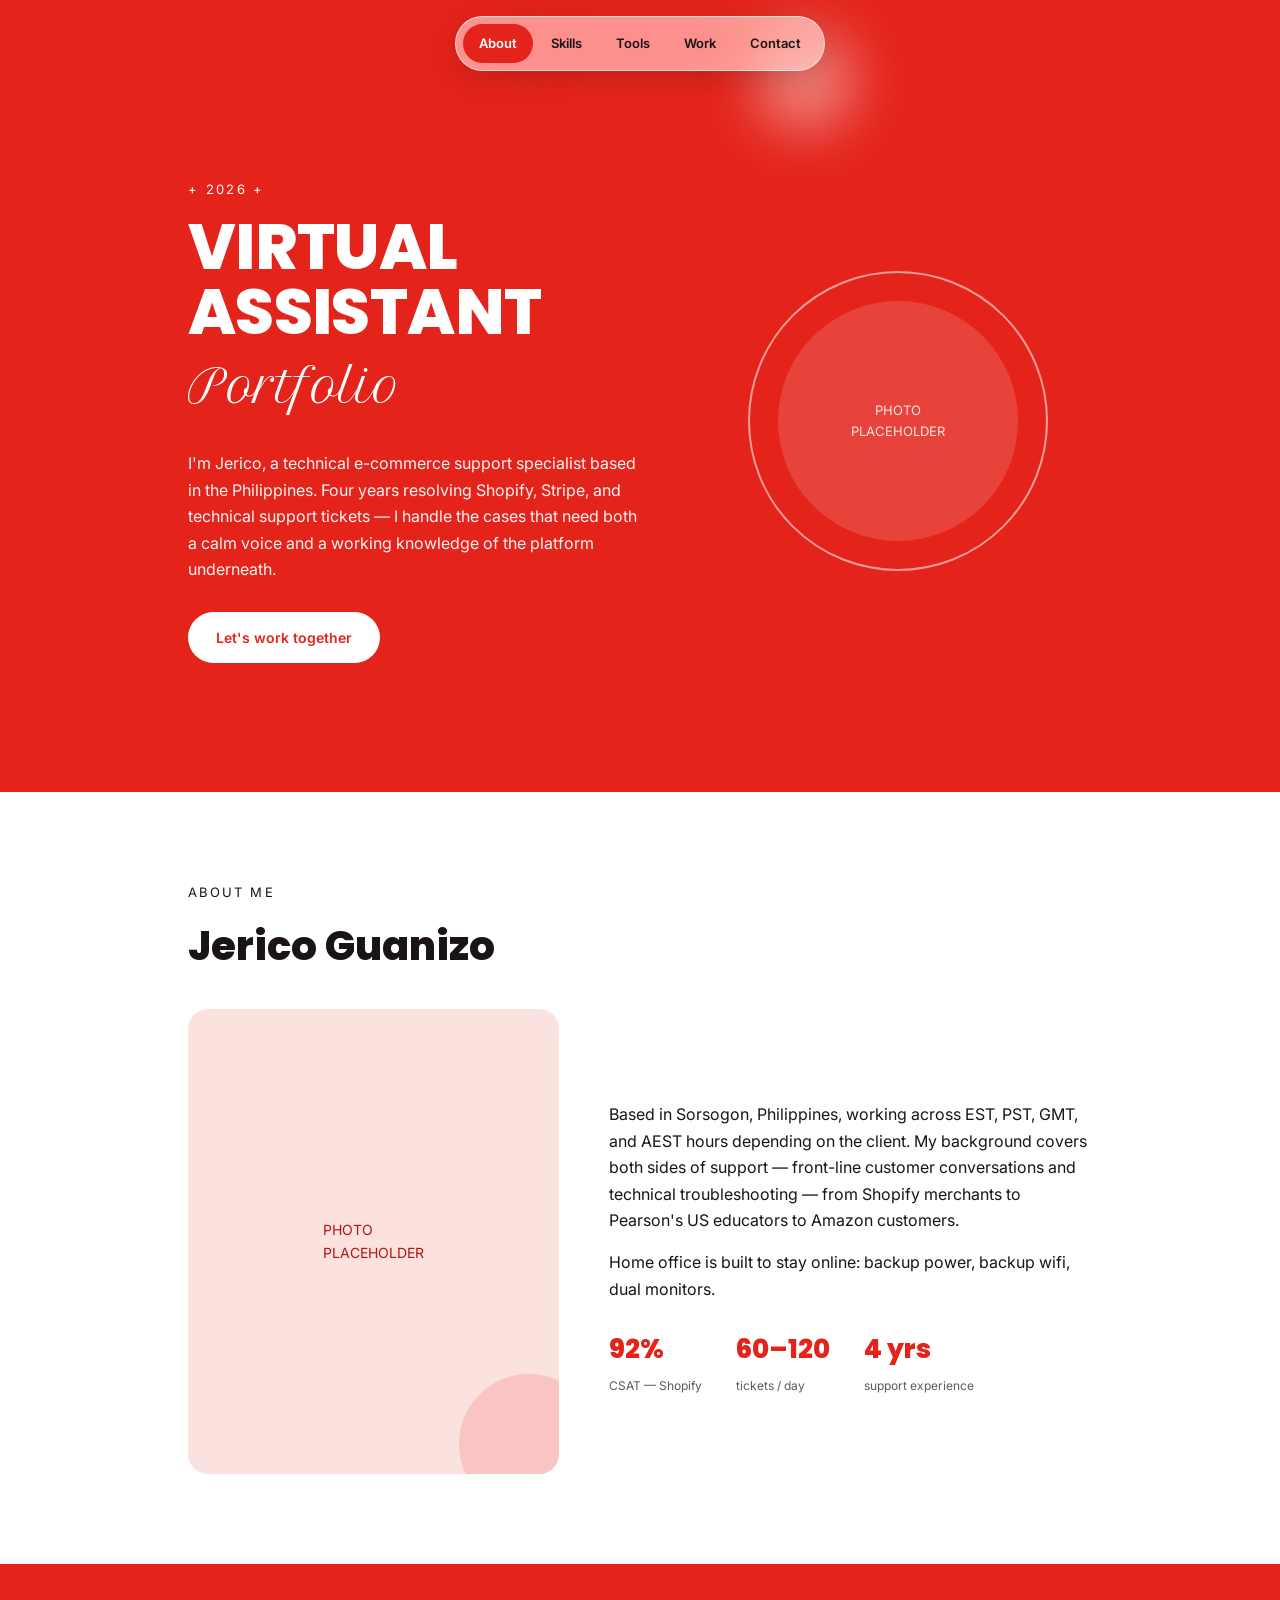
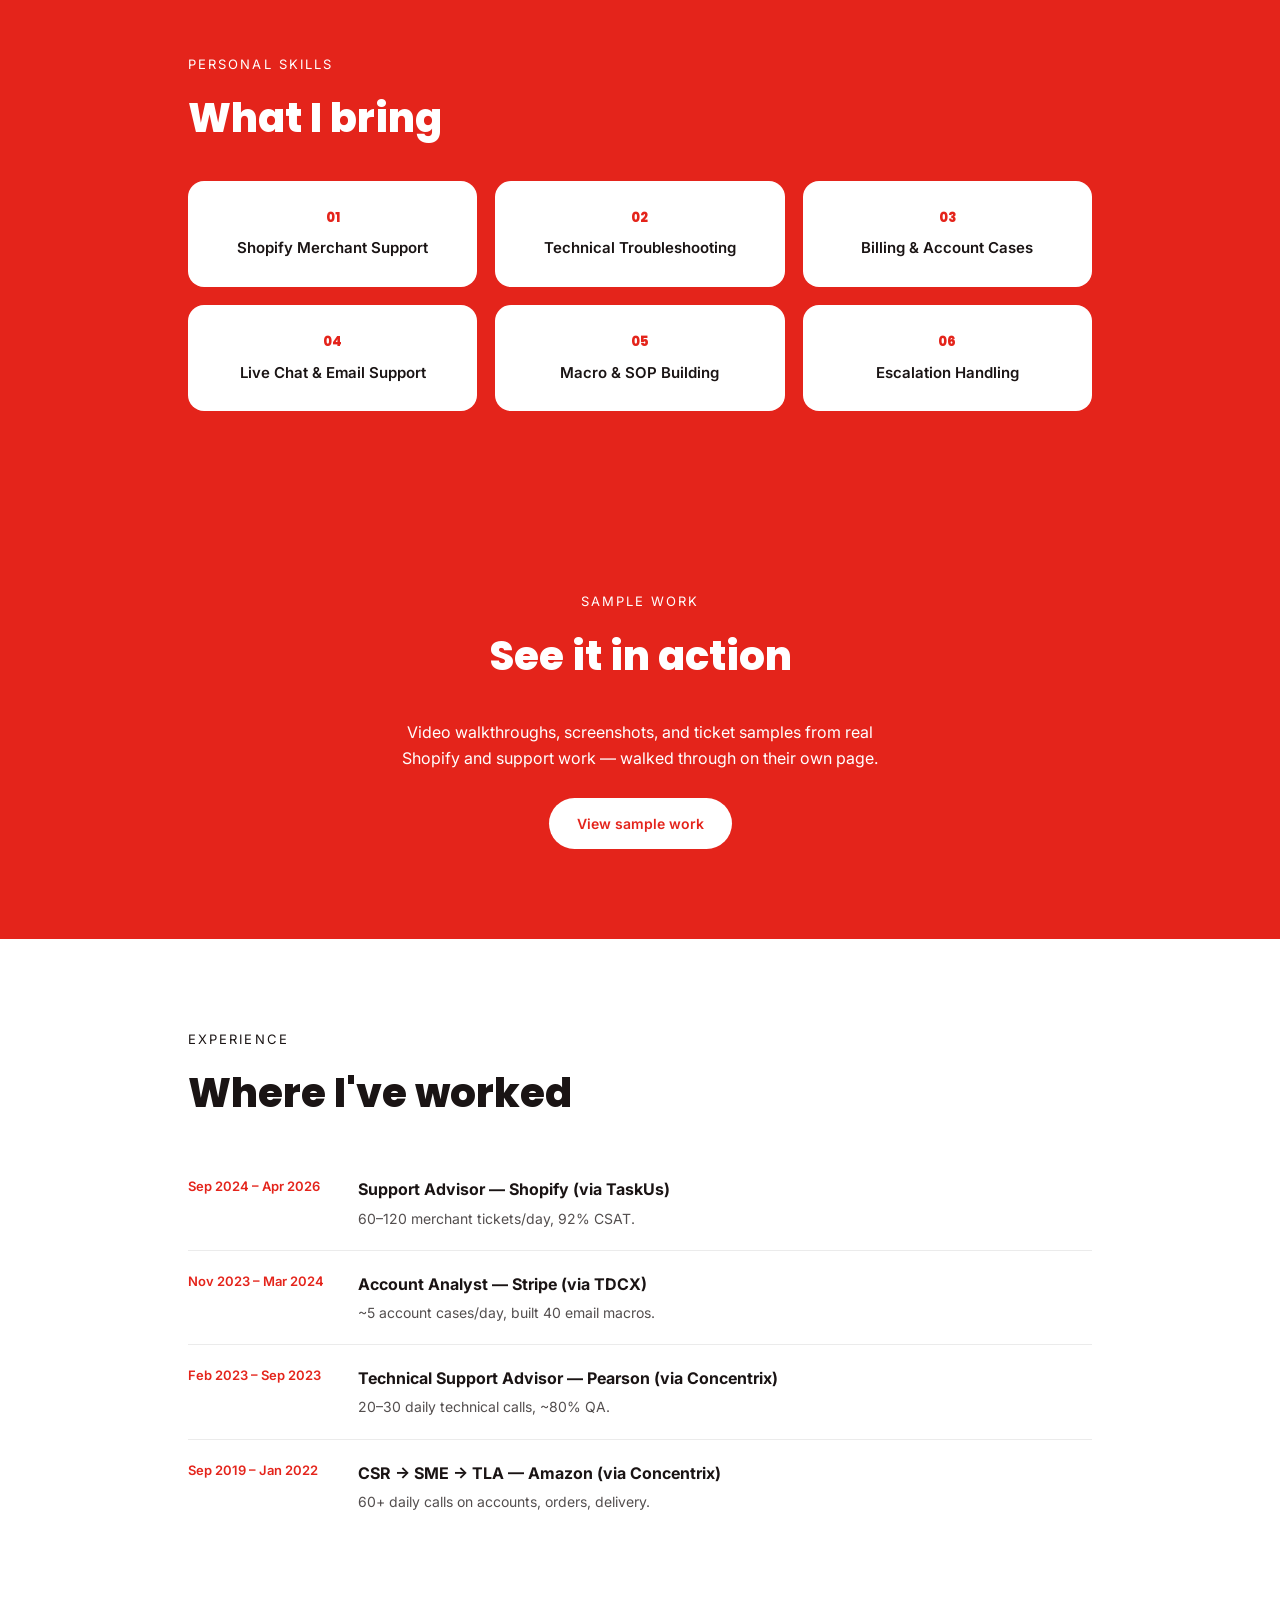
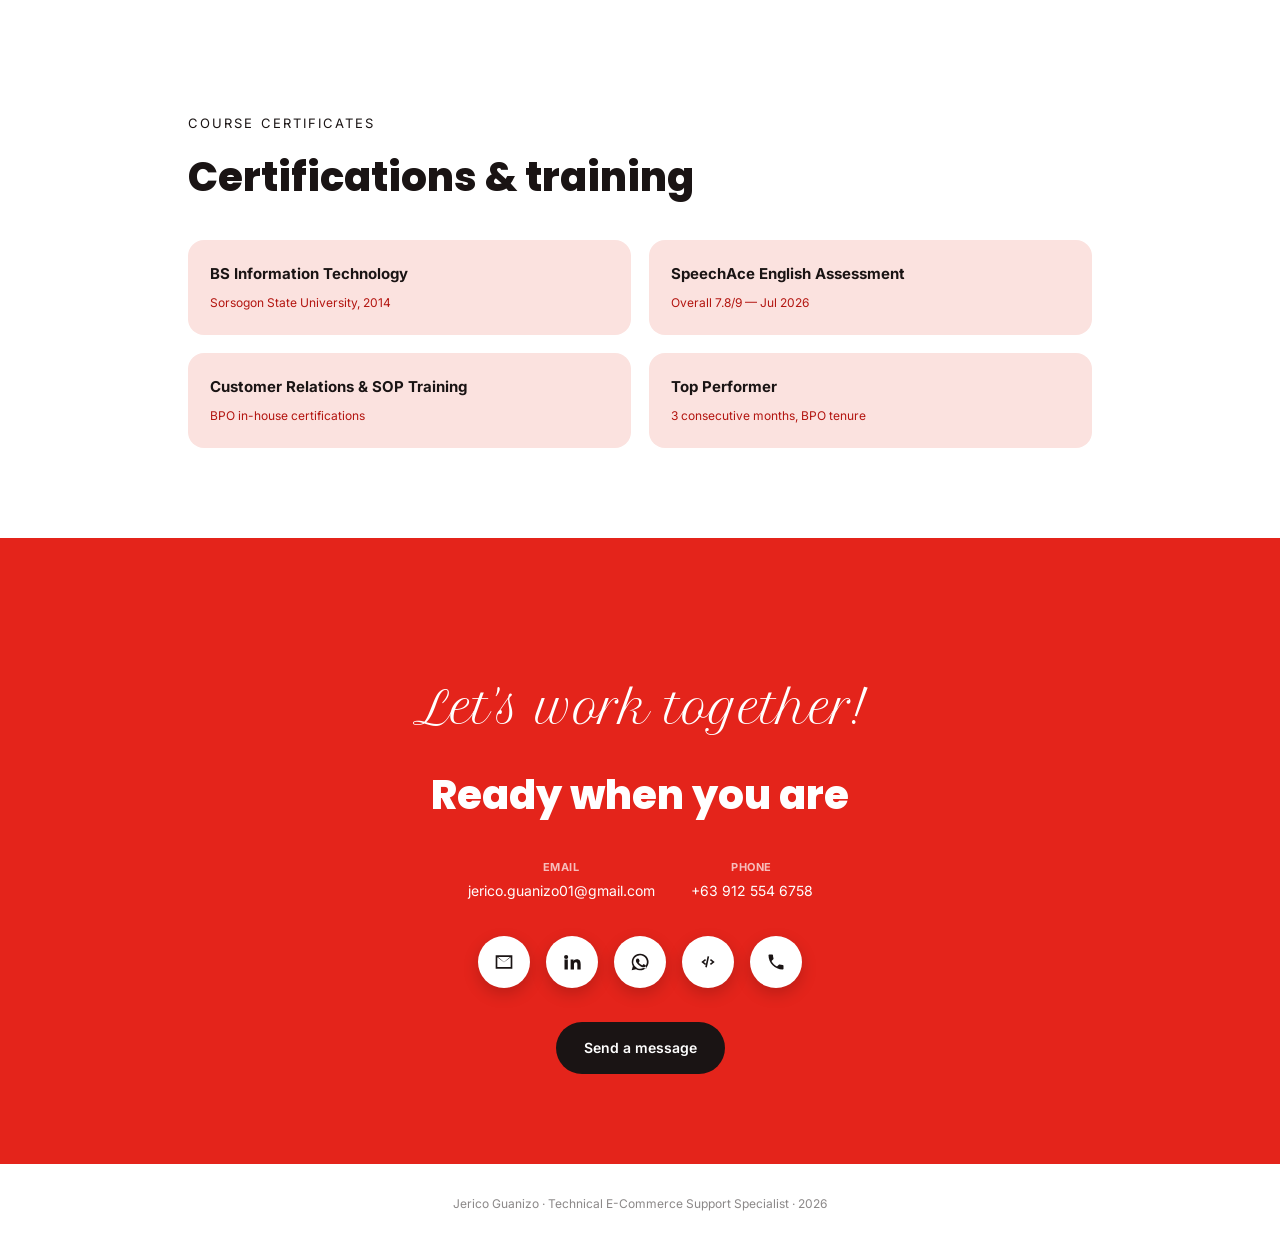
==== commit faaf364c: "Add files via upload" ====
--- a/index.html
+++ b/index.html
@@ -35,7 +35,7 @@
     </div>
     <div class="photo-ring reveal in d2">
       <div class="photo-inner">
-        <img src="images/profile.png" alt="Jerico Guanizo" onerror="this.style.display='none'; this.nextElementSibling.style.display='flex';">
+        <img src="profile.png" alt="Jerico Guanizo" onerror="this.style.display='none'; this.nextElementSibling.style.display='flex';">
         <span class="photo-fallback">PHOTO<br>PLACEHOLDER</span>
       </div>
     </div>
@@ -48,14 +48,14 @@
     <h2 class="section-title reveal">Jerico Guanizo</h2>
     <div class="about-grid">
       <div class="about-photo reveal">
-        <img src="images/profile.png" alt="Jerico Guanizo" onerror="this.style.display='none'; this.nextElementSibling.style.display='flex';">
+        <img src="profile.png" alt="Jerico Guanizo" onerror="this.style.display='none'; this.nextElementSibling.style.display='flex';">
         <span class="photo-fallback">PHOTO<br>PLACEHOLDER</span>
       </div>
       <div class="reveal d1">
         <p>Based in Sorsogon, Philippines, working across EST, PST, GMT, and AEST hours depending on the client. My background covers both sides of support — front-line customer conversations and technical troubleshooting — from Shopify merchants to Pearson's US educators to Amazon customers.</p>
         <p>Home office is built to stay online: backup power, backup wifi, dual monitors.</p>
         <div class="metrics-row">
-          <div class="metric"><b>90%</b><span>CSAT — Shopify</span></div>
+          <div class="metric"><b>92%</b><span>CSAT — Shopify</span></div>
           <div class="metric"><b>60–120</b><span>tickets / day</span></div>
           <div class="metric"><b>4 yrs</b><span>support experience</span></div>
         </div>
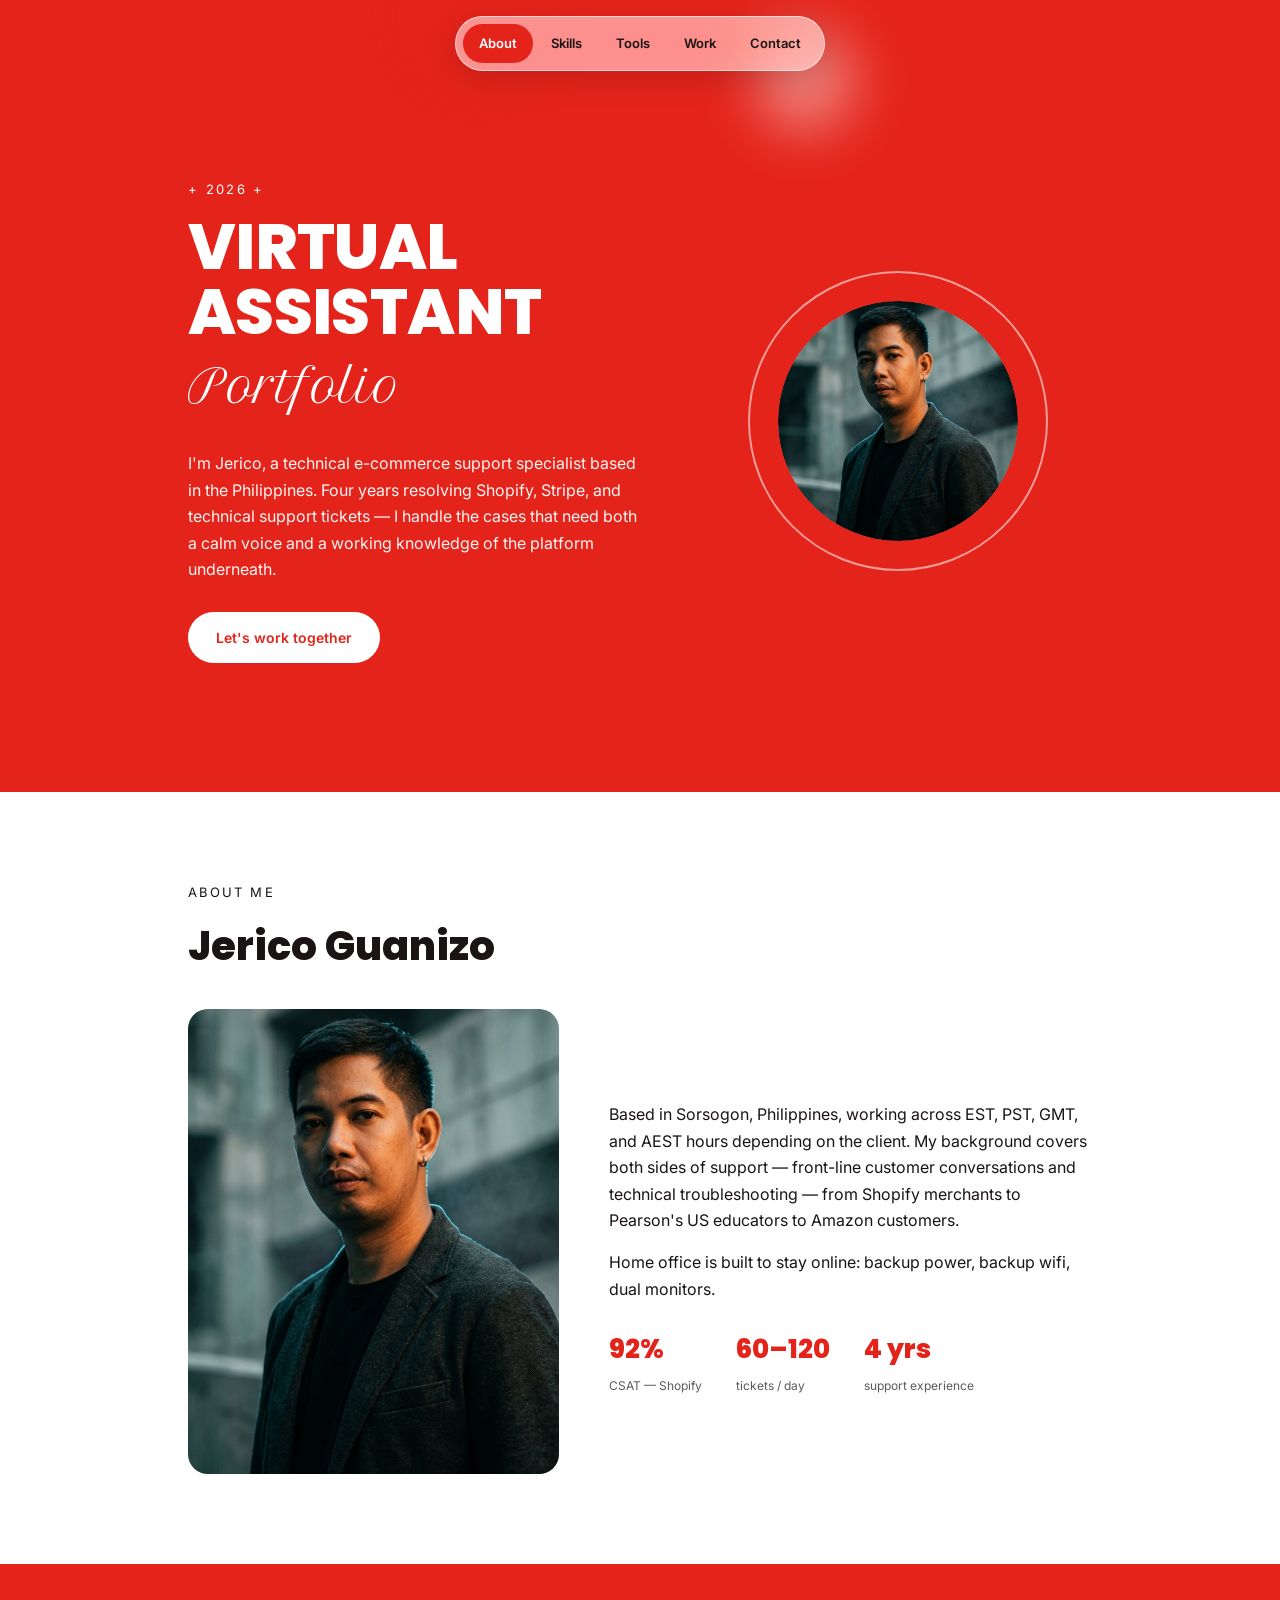
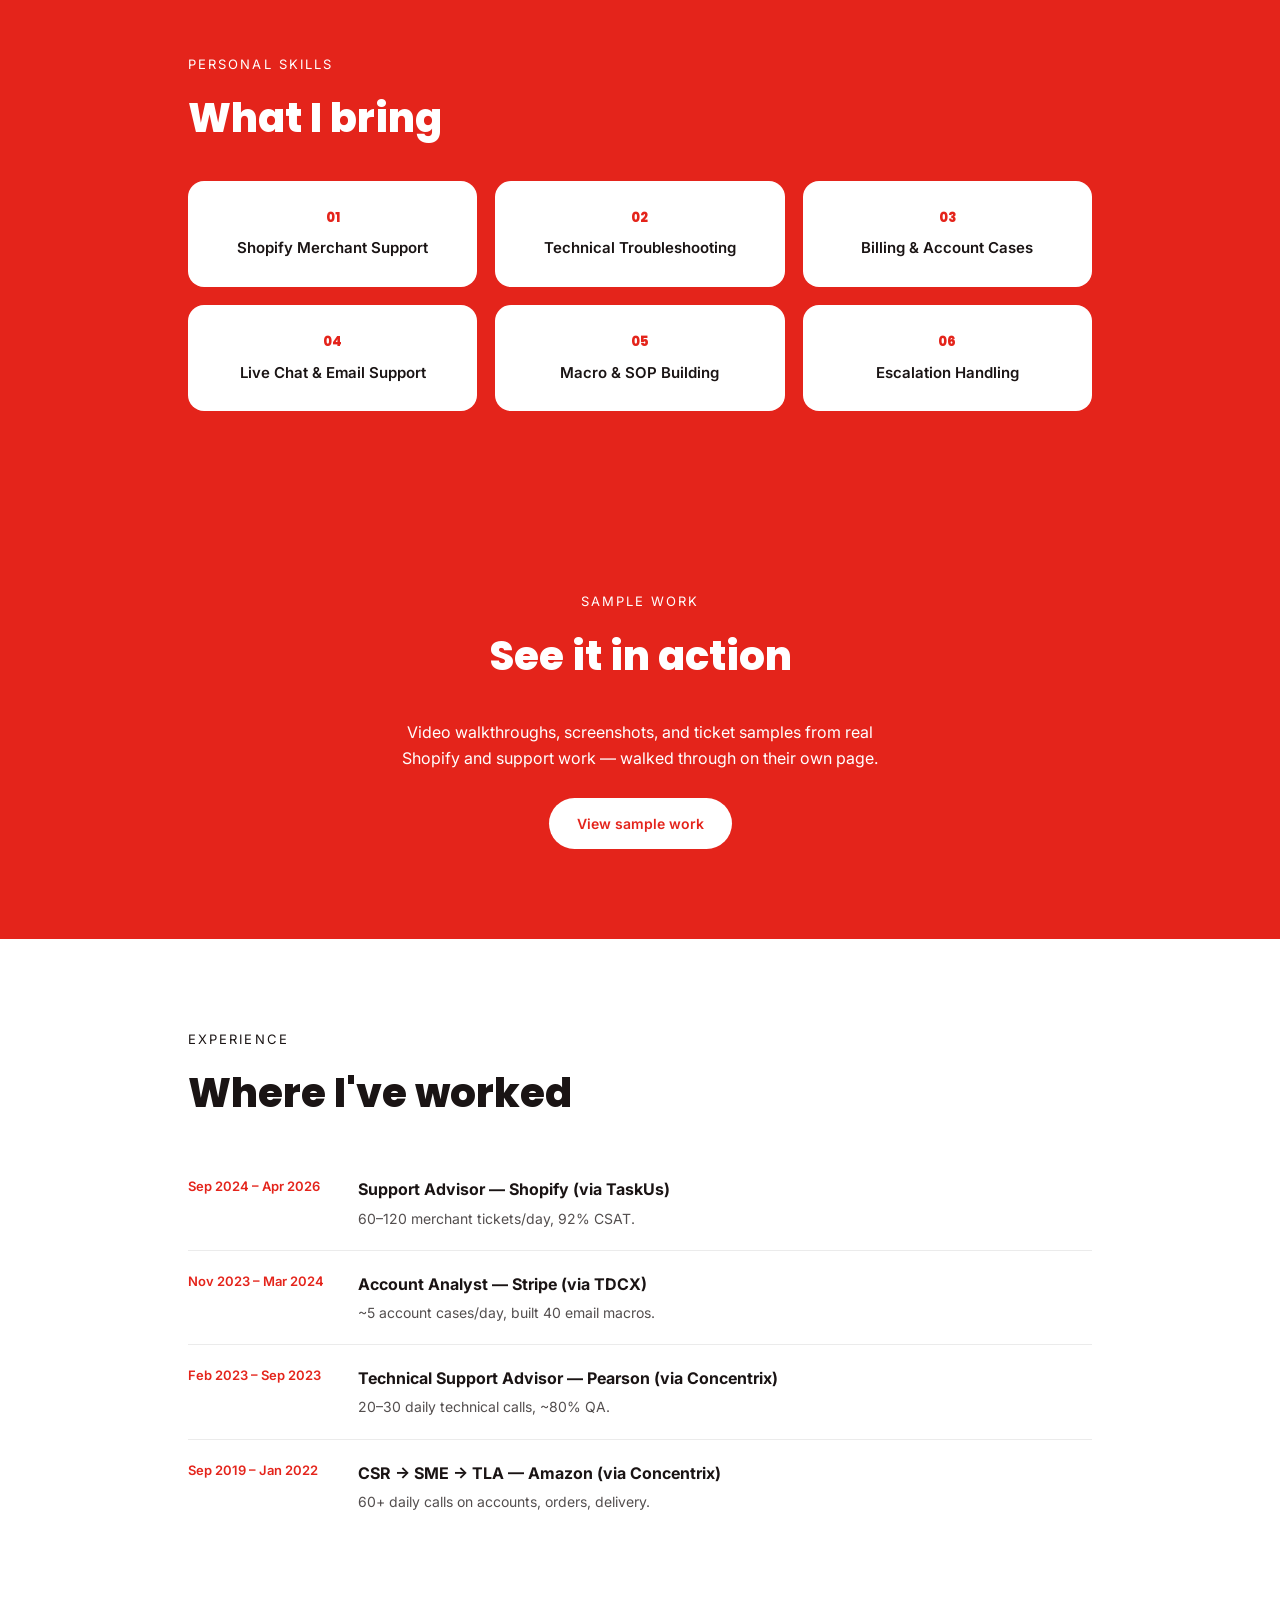
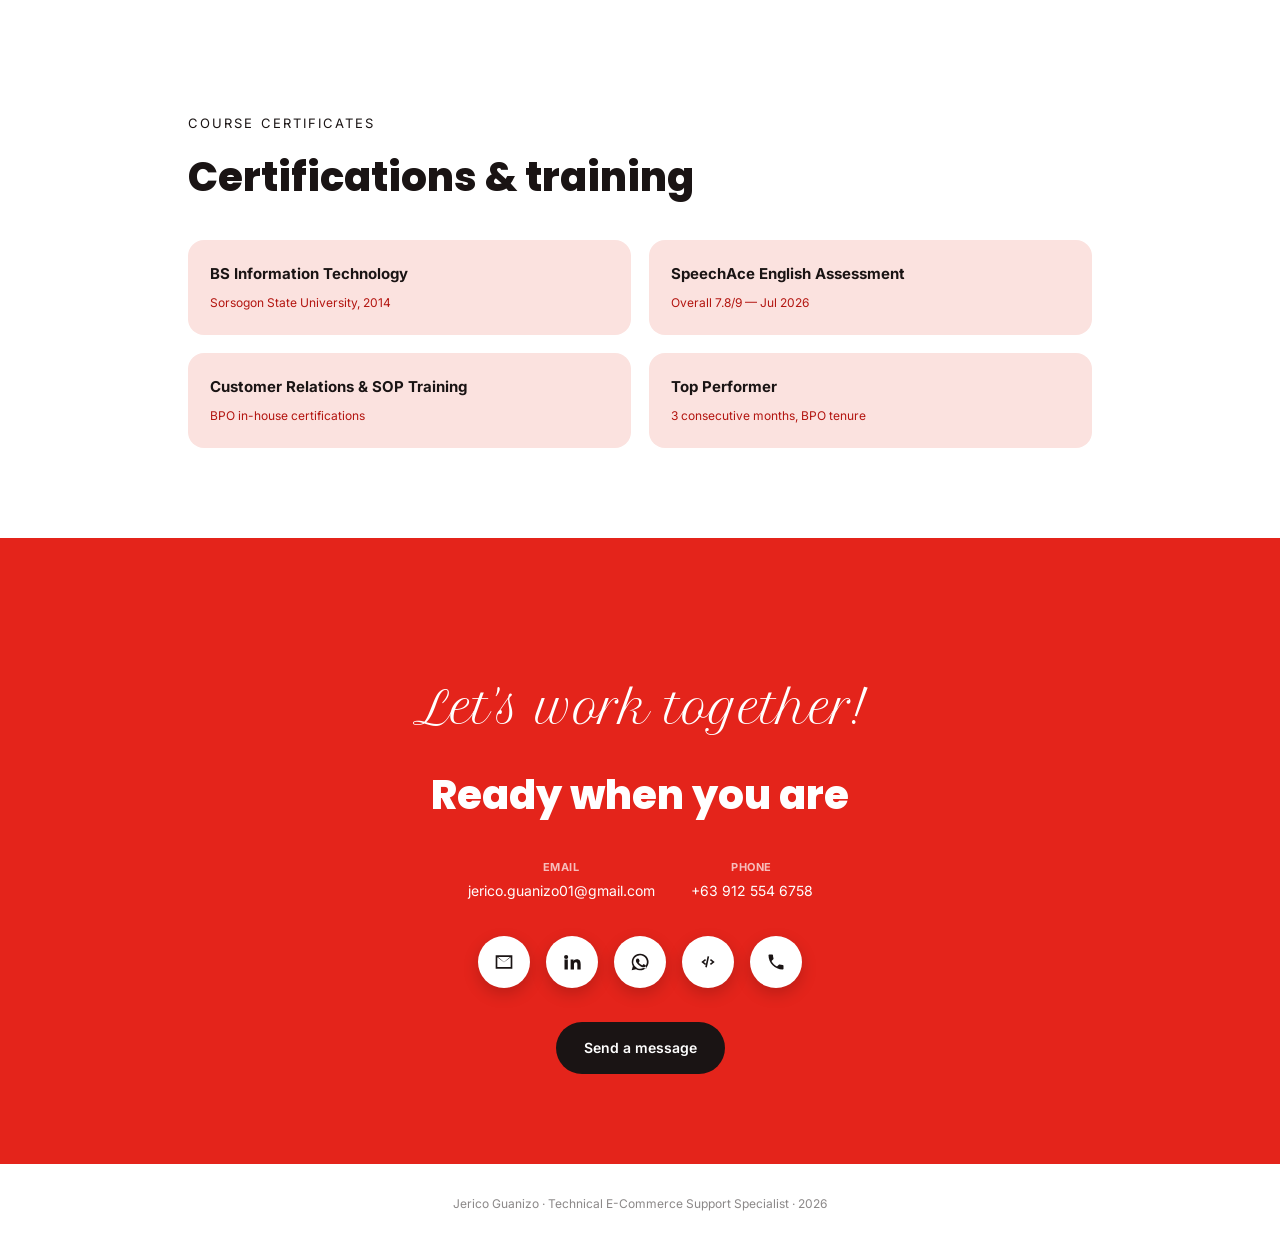
==== commit 5aaf31ae: "Update image source paths for profile images" ====
--- a/index.html
+++ b/index.html
@@ -35,7 +35,7 @@
     </div>
     <div class="photo-ring reveal in d2">
       <div class="photo-inner">
-        <img src="profile.png" alt="Jerico Guanizo" onerror="this.style.display='none'; this.nextElementSibling.style.display='flex';">
+        <img src="images/profile.png" alt="Jerico Guanizo" onerror="this.style.display='none'; this.nextElementSibling.style.display='flex';">
         <span class="photo-fallback">PHOTO<br>PLACEHOLDER</span>
       </div>
     </div>
@@ -48,7 +48,7 @@
     <h2 class="section-title reveal">Jerico Guanizo</h2>
     <div class="about-grid">
       <div class="about-photo reveal">
-        <img src="profile.png" alt="Jerico Guanizo" onerror="this.style.display='none'; this.nextElementSibling.style.display='flex';">
+        <img src="images/profile.png" alt="Jerico Guanizo" onerror="this.style.display='none'; this.nextElementSibling.style.display='flex';">
         <span class="photo-fallback">PHOTO<br>PLACEHOLDER</span>
       </div>
       <div class="reveal d1">
